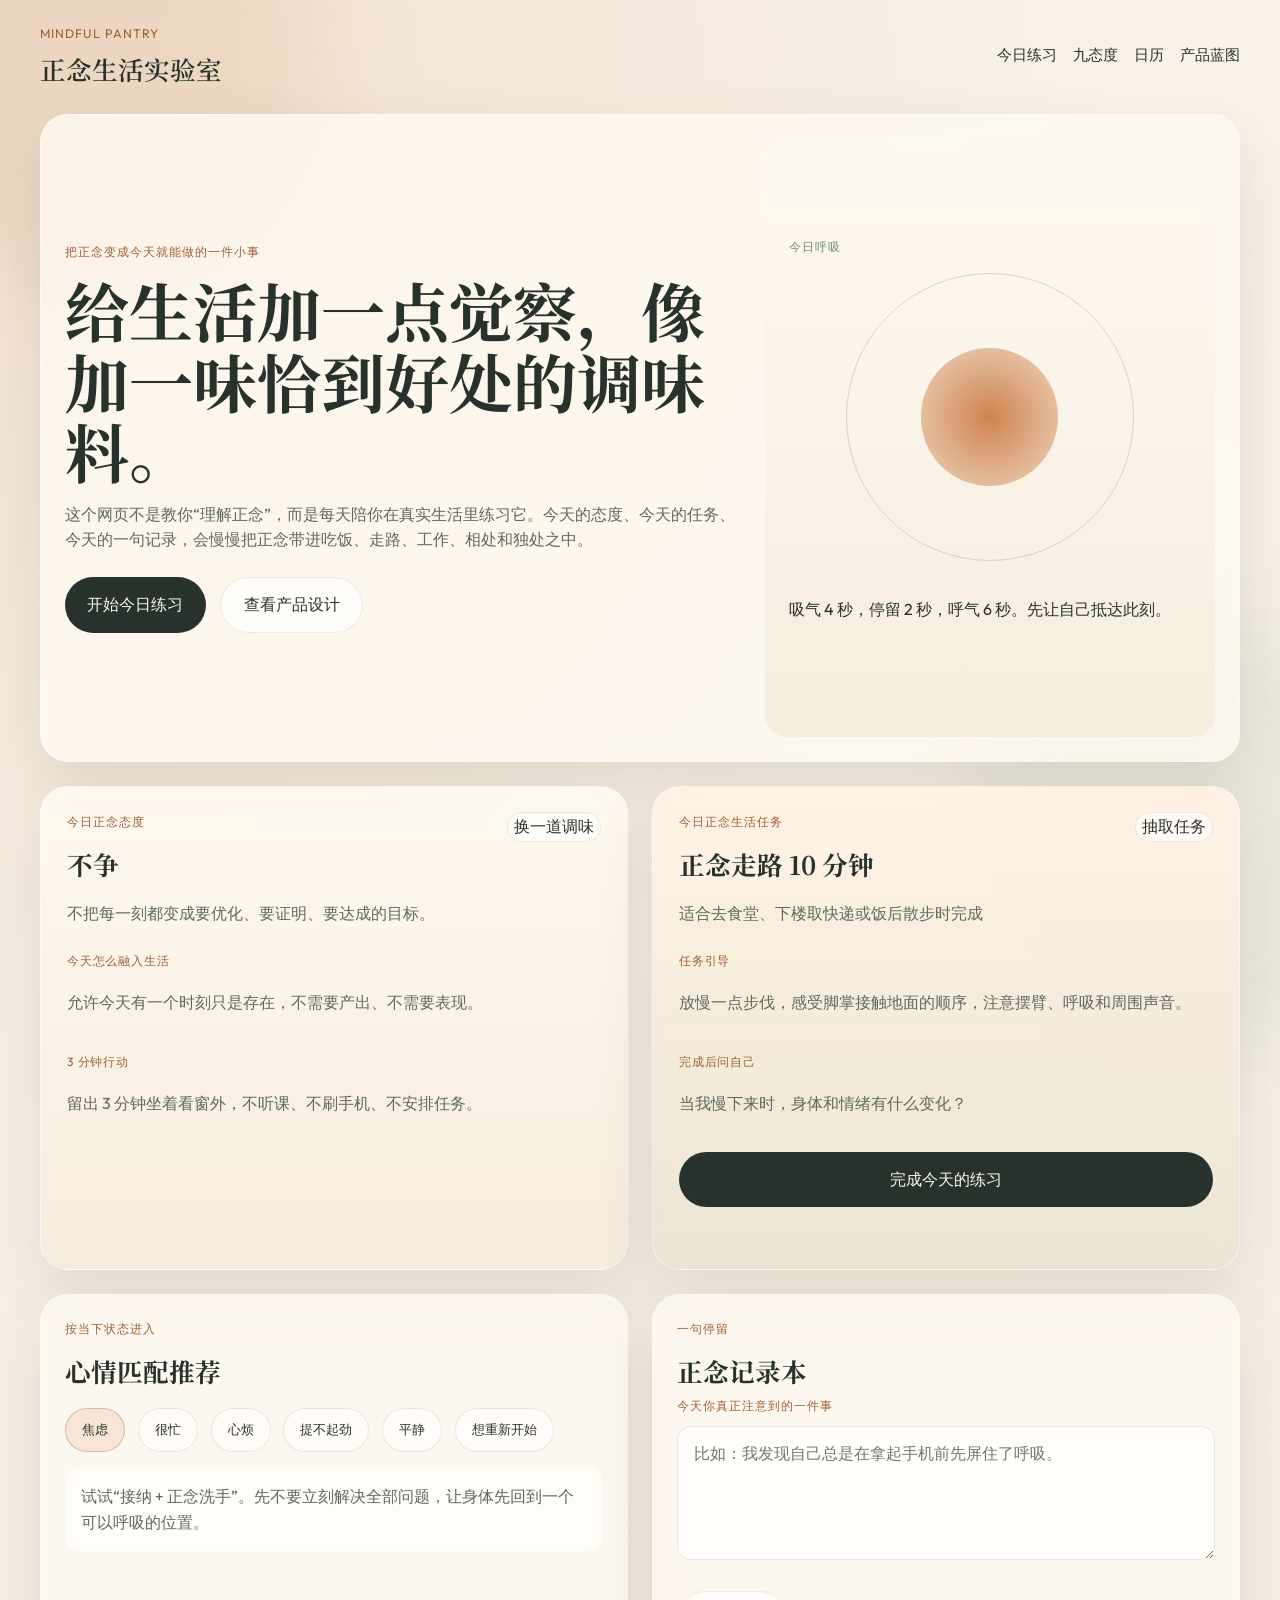
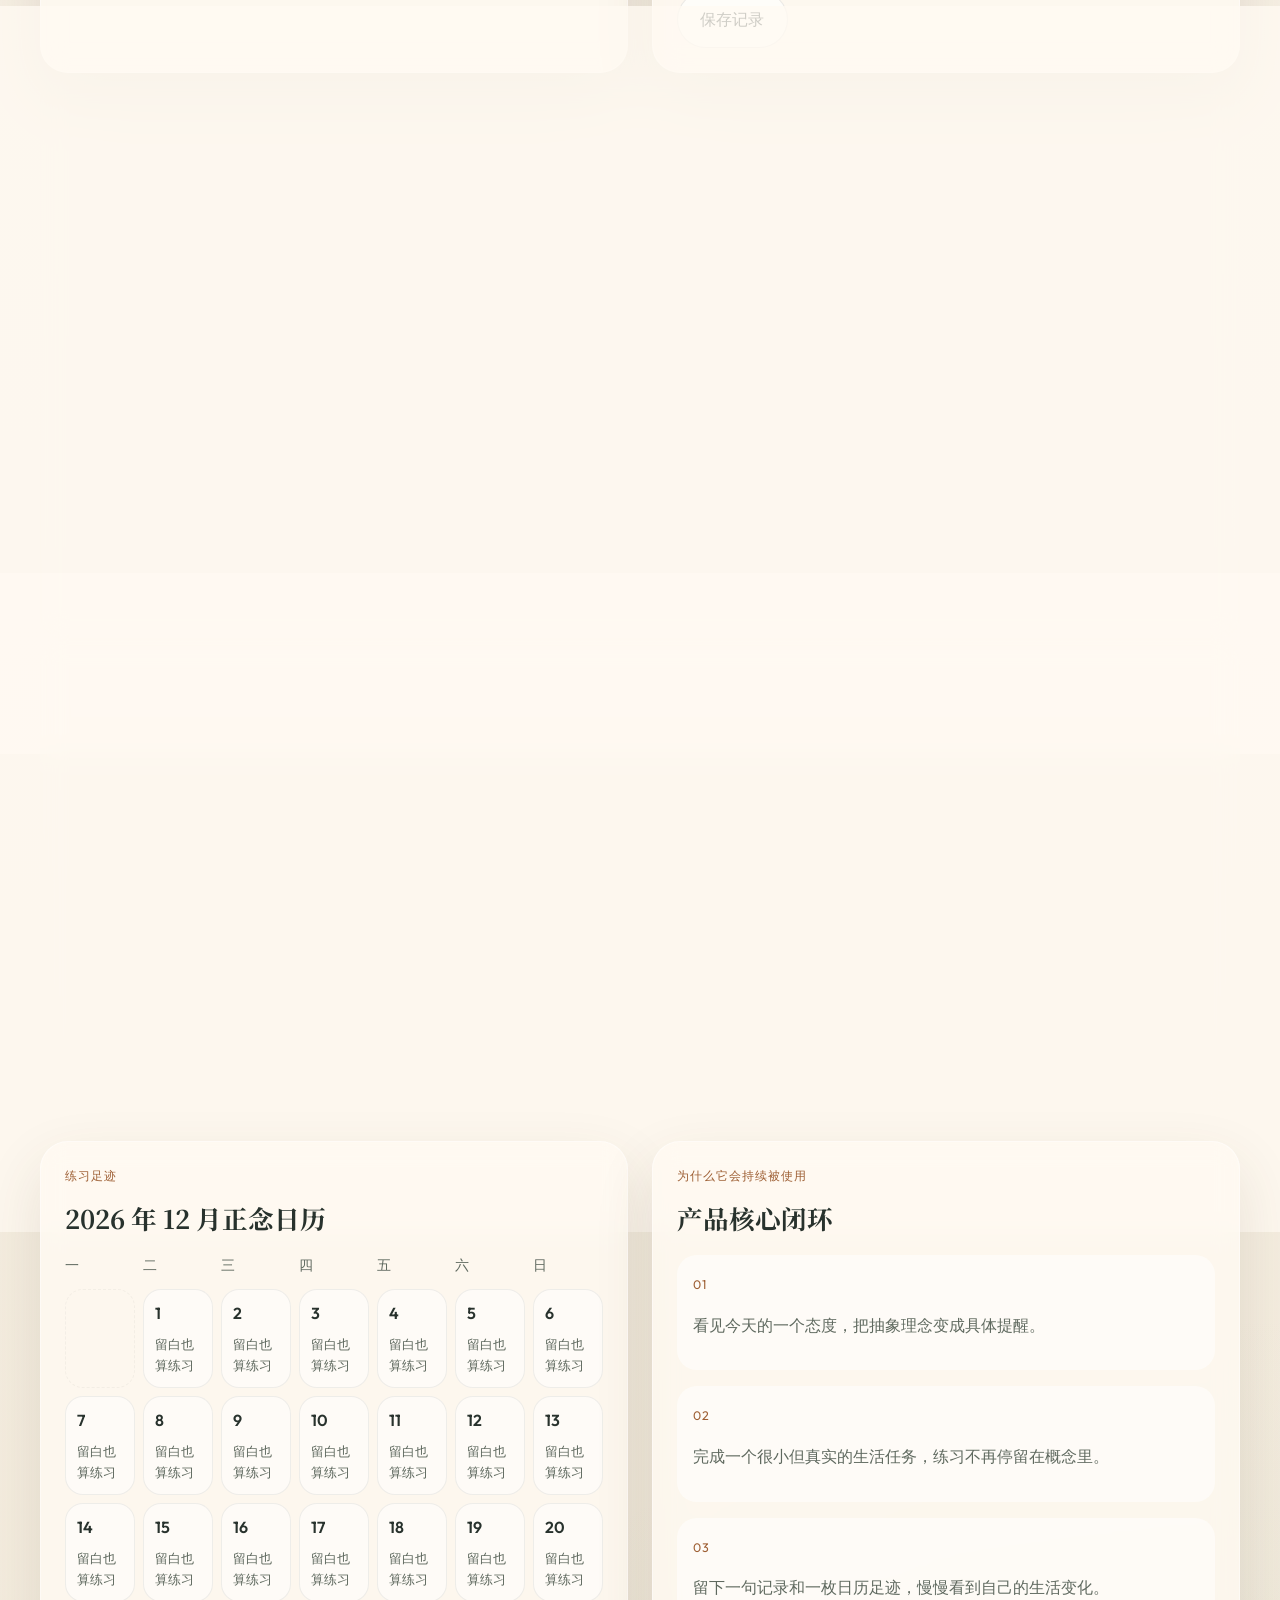
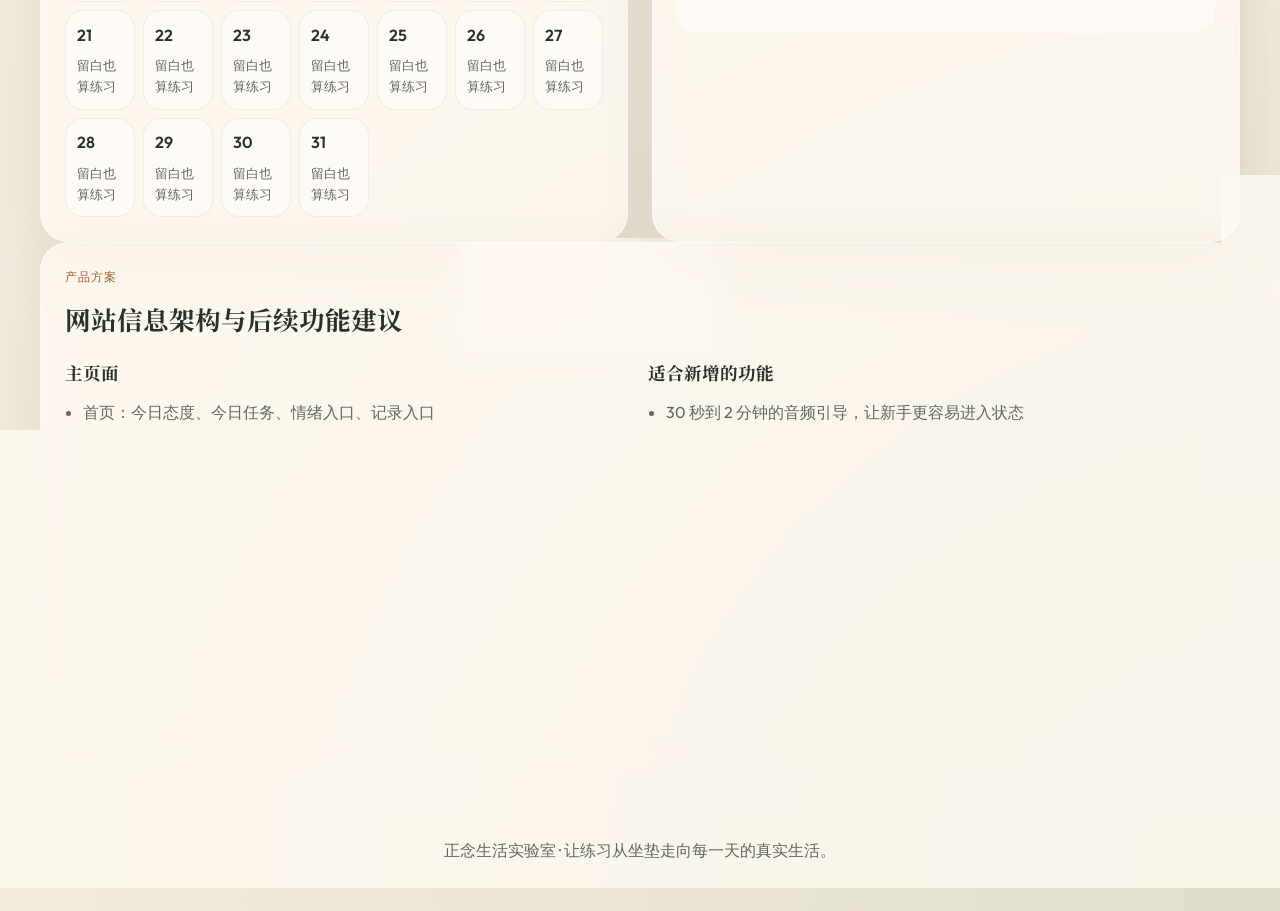
==== index.html @ 6ee9b18d "Initial mindful living prototype" ====
<!DOCTYPE html>
<html lang="zh-CN">
  <head>
    <meta charset="UTF-8" />
    <meta name="viewport" content="width=device-width, initial-scale=1.0" />
    <title>正念生活实验室</title>
    <link rel="preconnect" href="https://fonts.googleapis.com" />
    <link rel="preconnect" href="https://fonts.gstatic.com" crossorigin />
    <link
      href="https://fonts.googleapis.com/css2?family=Noto+Serif+SC:wght@400;500;700&family=Outfit:wght@400;500;600;700&display=swap"
      rel="stylesheet"
    />
    <link rel="stylesheet" href="./styles.css" />
  </head>
  <body>
    <div class="ambient ambient-left"></div>
    <div class="ambient ambient-right"></div>

    <header class="site-header">
      <div class="brand">
        <span class="brand-mark">Mindful Pantry</span>
        <h1>正念生活实验室</h1>
      </div>
      <nav>
        <a href="#today">今日练习</a>
        <a href="#attitudes">九态度</a>
        <a href="#calendar">日历</a>
        <a href="#blueprint">产品蓝图</a>
      </nav>
    </header>

    <main>
      <section class="hero section-card">
        <div class="hero-copy">
          <p class="eyebrow">把正念变成今天就能做的一件小事</p>
          <h2>给生活加一点觉察，像加一味恰到好处的调味料。</h2>
          <p class="hero-text">
            这个网页不是教你“理解正念”，而是每天陪你在真实生活里练习它。今天的态度、今天的任务、今天的一句记录，会慢慢把正念带进吃饭、走路、工作、相处和独处之中。
          </p>
          <div class="hero-actions">
            <a class="button button-primary" href="#today">开始今日练习</a>
            <a class="button button-secondary" href="#blueprint">查看产品设计</a>
          </div>
        </div>
        <div class="hero-panel">
          <p class="panel-label">今日呼吸</p>
          <div class="breath-orbit">
            <div class="breath-core"></div>
          </div>
          <p class="panel-note">吸气 4 秒，停留 2 秒，呼气 6 秒。先让自己抵达此刻。</p>
        </div>
      </section>

      <section id="today" class="section-grid">
        <article class="section-card spotlight-card">
          <div class="card-header">
            <div>
              <p class="eyebrow">今日正念态度</p>
              <h3 id="attitude-name">加载中</h3>
            </div>
            <button class="icon-button" id="refresh-attitude" aria-label="刷新今日态度">
              换一道调味
            </button>
          </div>
          <p id="attitude-tagline" class="lead"></p>
          <div class="info-stack">
            <div>
              <span class="info-label">今天怎么融入生活</span>
              <p id="attitude-practice"></p>
            </div>
            <div>
              <span class="info-label">3 分钟行动</span>
              <p id="attitude-action"></p>
            </div>
          </div>
        </article>

        <article class="section-card spotlight-card accent-card">
          <div class="card-header">
            <div>
              <p class="eyebrow">今日正念生活任务</p>
              <h3 id="task-name">加载中</h3>
            </div>
            <button class="icon-button" id="draw-task">抽取任务</button>
          </div>
          <p id="task-scene" class="lead"></p>
          <div class="info-stack">
            <div>
              <span class="info-label">任务引导</span>
              <p id="task-guide"></p>
            </div>
            <div>
              <span class="info-label">完成后问自己</span>
              <p id="task-reflection"></p>
            </div>
          </div>
          <button class="button button-primary full-width" id="complete-task">完成今天的练习</button>
          <p class="completion-message" id="completion-message" aria-live="polite"></p>
        </article>
      </section>

      <section class="section-grid">
        <article class="section-card">
          <div class="card-header">
            <div>
              <p class="eyebrow">按当下状态进入</p>
              <h3>心情匹配推荐</h3>
            </div>
          </div>
          <div class="mood-options" id="mood-options"></div>
          <div class="mood-result" id="mood-result">
            选择一个你此刻更接近的状态，网页会给你一个更合适的练习入口。
          </div>
        </article>

        <article class="section-card">
          <div class="card-header">
            <div>
              <p class="eyebrow">一句停留</p>
              <h3>正念记录本</h3>
            </div>
          </div>
          <label class="info-label" for="journal-entry">今天你真正注意到的一件事</label>
          <textarea
            id="journal-entry"
            rows="5"
            placeholder="比如：我发现自己总是在拿起手机前先屏住了呼吸。"
          ></textarea>
          <div class="journal-actions">
            <button class="button button-secondary" id="save-journal">保存记录</button>
            <span id="journal-status" class="subtle-text"></span>
          </div>
        </article>
      </section>

      <section id="attitudes" class="section-card">
        <div class="card-header">
          <div>
            <p class="eyebrow">九种生活调味</p>
            <h3>卡巴金正念九态度</h3>
          </div>
        </div>
        <div class="attitude-grid" id="attitude-grid"></div>
      </section>

      <section class="section-card">
        <div class="card-header">
          <div>
            <p class="eyebrow">生活场景练习库</p>
            <h3>让正念进入一天的真实流动</h3>
          </div>
        </div>
        <div class="scene-grid" id="scene-grid"></div>
      </section>

      <section id="calendar" class="section-grid">
        <article class="section-card calendar-card">
          <div class="card-header">
            <div>
              <p class="eyebrow">练习足迹</p>
              <h3 id="calendar-title">本月正念日历</h3>
            </div>
          </div>
          <div class="calendar-weekdays" id="calendar-weekdays"></div>
          <div class="calendar-grid" id="calendar-grid"></div>
        </article>

        <article class="section-card">
          <div class="card-header">
            <div>
              <p class="eyebrow">为什么它会持续被使用</p>
              <h3>产品核心闭环</h3>
            </div>
          </div>
          <div class="loop-steps">
            <div>
              <span class="loop-index">01</span>
              <p>看见今天的一个态度，把抽象理念变成具体提醒。</p>
            </div>
            <div>
              <span class="loop-index">02</span>
              <p>完成一个很小但真实的生活任务，练习不再停留在概念里。</p>
            </div>
            <div>
              <span class="loop-index">03</span>
              <p>留下一句记录和一枚日历足迹，慢慢看到自己的生活变化。</p>
            </div>
          </div>
        </article>
      </section>

      <section id="blueprint" class="section-card">
        <div class="card-header">
          <div>
            <p class="eyebrow">产品方案</p>
            <h3>网站信息架构与后续功能建议</h3>
          </div>
        </div>
        <div class="blueprint-grid">
          <div>
            <h4>主页面</h4>
            <ul>
              <li>首页：今日态度、今日任务、情绪入口、记录入口</li>
              <li>九态度页：解释、误区、生活案例、对应练习</li>
              <li>练习库：按场景、时长、心情筛选</li>
              <li>正念日历：足迹、关键词、连续节奏</li>
              <li>我的记录：个人观察、情绪变化、偏好任务</li>
            </ul>
          </div>
          <div>
            <h4>适合新增的功能</h4>
            <ul>
              <li>30 秒到 2 分钟的音频引导，让新手更容易进入状态</li>
              <li>按“起床、通勤、工作前、睡前”切换的情境化入口</li>
              <li>每周主题，例如“这一周练习非评判”</li>
              <li>轻量社群机制，例如匿名分享今天的觉察句子</li>
              <li>个性化推荐，根据近 7 天的状态和任务完成情况调整内容</li>
            </ul>
          </div>
          <div>
            <h4>MVP 首发建议</h4>
            <ul>
              <li>今日正念态度卡</li>
              <li>今日任务抽取</li>
              <li>一句记录 + 本月日历</li>
              <li>九态度基础内容页</li>
            </ul>
          </div>
          <div>
            <h4>视觉与气质</h4>
            <ul>
              <li>像自然手帐，不像打卡工具</li>
              <li>强调呼吸感、停顿感、留白和柔和层次</li>
              <li>避免 KPI 式成就系统，保留温柔陪伴感</li>
            </ul>
          </div>
        </div>
      </section>
    </main>

    <footer class="site-footer">
      <p>正念生活实验室 · 让练习从坐垫走向每一天的真实生活。</p>
    </footer>

    <script src="./script.js"></script>
  </body>
</html>
---- styles.css ----
:root {
  --bg: #f5efe3;
  --bg-strong: #e8ddc9;
  --surface: rgba(255, 250, 242, 0.78);
  --surface-strong: #fff9f1;
  --ink: #28322d;
  --muted: #5f695f;
  --accent: #cb7d47;
  --accent-deep: #9e5f34;
  --green: #6f8f74;
  --sand: #d8c6a2;
  --line: rgba(57, 72, 62, 0.12);
  --shadow: 0 24px 60px rgba(86, 68, 44, 0.12);
  --radius-xl: 28px;
  --radius-lg: 20px;
  --radius-md: 14px;
  --max-width: 1200px;
}

* {
  box-sizing: border-box;
}

html {
  scroll-behavior: smooth;
}

body {
  margin: 0;
  font-family: "Outfit", "PingFang SC", "Hiragino Sans GB", sans-serif;
  color: var(--ink);
  background:
    radial-gradient(circle at top left, rgba(203, 125, 71, 0.16), transparent 26%),
    radial-gradient(circle at bottom right, rgba(111, 143, 116, 0.14), transparent 28%),
    linear-gradient(180deg, #f8f2e8 0%, #f2eadb 100%);
  min-height: 100vh;
  line-height: 1.6;
}

.ambient {
  position: fixed;
  z-index: 0;
  width: 28rem;
  height: 28rem;
  border-radius: 50%;
  filter: blur(36px);
  opacity: 0.45;
  pointer-events: none;
}

.ambient-left {
  top: -10rem;
  left: -8rem;
  background: rgba(210, 146, 98, 0.28);
}

.ambient-right {
  right: -8rem;
  bottom: -10rem;
  background: rgba(123, 162, 132, 0.22);
}

.site-header,
main,
.site-footer {
  position: relative;
  z-index: 1;
}

.site-header,
.site-footer,
main {
  width: min(calc(100% - 2rem), var(--max-width));
  margin: 0 auto;
}

.site-header {
  display: flex;
  justify-content: space-between;
  align-items: center;
  gap: 1.5rem;
  padding: 1.25rem 0 1rem;
}

.brand h1,
.hero h2,
h3,
h4 {
  font-family: "Noto Serif SC", serif;
}

.brand-mark,
.eyebrow,
.panel-label,
.info-label,
.subtle-text {
  letter-spacing: 0.08em;
  text-transform: uppercase;
}

.brand h1 {
  margin: 0.2rem 0 0;
  font-size: clamp(1.4rem, 2vw, 2rem);
  font-weight: 600;
}

.brand-mark {
  color: var(--accent-deep);
  font-size: 0.78rem;
}

nav {
  display: flex;
  flex-wrap: wrap;
  gap: 1rem;
}

nav a {
  color: var(--ink);
  text-decoration: none;
  font-size: 0.95rem;
}

main {
  padding: 0.5rem 0 3rem;
}

.section-card {
  background: var(--surface);
  backdrop-filter: blur(12px);
  border: 1px solid rgba(255, 255, 255, 0.45);
  border-radius: var(--radius-xl);
  box-shadow: var(--shadow);
  padding: 1.5rem;
}

.hero {
  display: grid;
  grid-template-columns: 1.5fr 1fr;
  gap: 1.5rem;
  align-items: center;
  min-height: 72vh;
}

.eyebrow {
  margin: 0 0 0.75rem;
  color: var(--accent-deep);
  font-size: 0.78rem;
}

.hero h2 {
  margin: 0;
  font-size: clamp(2.4rem, 5vw, 4.8rem);
  line-height: 1.1;
}

.hero-text,
.lead,
.info-stack p,
.mood-result,
textarea,
li,
.loop-steps p {
  font-size: 1rem;
  color: var(--muted);
}

.hero-actions,
.journal-actions {
  display: flex;
  flex-wrap: wrap;
  gap: 0.9rem;
  margin-top: 1.5rem;
}

.button,
.icon-button {
  border: none;
  border-radius: 999px;
  cursor: pointer;
  transition: transform 180ms ease, background 180ms ease, color 180ms ease;
  font: inherit;
}

.button:hover,
.icon-button:hover,
.mood-chip:hover {
  transform: translateY(-2px);
}

.button {
  padding: 0.9rem 1.4rem;
  text-decoration: none;
  display: inline-flex;
  align-items: center;
  justify-content: center;
}

.button-primary {
  background: var(--ink);
  color: #fdf8ef;
}

.button-secondary,
.icon-button {
  background: rgba(255, 255, 255, 0.58);
  color: var(--ink);
  border: 1px solid rgba(57, 72, 62, 0.1);
}

.full-width {
  width: 100%;
}

.hero-panel,
.spotlight-card,
.scene-card,
.attitude-tile {
  background: linear-gradient(180deg, rgba(255, 249, 241, 0.92), rgba(245, 236, 219, 0.92));
}

.hero-panel {
  border-radius: calc(var(--radius-xl) - 6px);
  padding: 1.5rem;
  min-height: 100%;
  display: flex;
  flex-direction: column;
  justify-content: center;
}

.panel-label {
  margin: 0;
  color: var(--green);
  font-size: 0.78rem;
}

.breath-orbit {
  width: min(18rem, 60vw);
  aspect-ratio: 1;
  margin: 1rem auto 1.25rem;
  border-radius: 50%;
  border: 1px solid rgba(111, 143, 116, 0.3);
  display: grid;
  place-items: center;
}

.breath-core {
  width: 48%;
  aspect-ratio: 1;
  border-radius: 50%;
  background: radial-gradient(circle, rgba(203, 125, 71, 0.94), rgba(203, 125, 71, 0.25));
  animation: breathe 8s ease-in-out infinite;
}

@keyframes breathe {
  0%,
  100% {
    transform: scale(0.8);
    opacity: 0.82;
  }
  50% {
    transform: scale(1.18);
    opacity: 1;
  }
}

.section-grid {
  display: grid;
  grid-template-columns: repeat(2, minmax(0, 1fr));
  gap: 1.5rem;
  margin-top: 1.5rem;
}

.spotlight-card {
  padding: 1.6rem;
}

.accent-card {
  background: linear-gradient(180deg, rgba(255, 242, 228, 0.96), rgba(234, 228, 210, 0.94));
}

.card-header {
  display: flex;
  justify-content: space-between;
  gap: 1rem;
  align-items: flex-start;
}

h3 {
  margin: 0;
  font-size: clamp(1.5rem, 2vw, 2rem);
}

h4 {
  margin: 0 0 0.8rem;
  font-size: 1.1rem;
}

.info-stack {
  display: grid;
  gap: 1rem;
  margin: 1.25rem 0;
}

.info-label {
  display: inline-block;
  margin-bottom: 0.25rem;
  font-size: 0.75rem;
  color: var(--accent-deep);
}

.completion-message {
  min-height: 1.4rem;
  margin: 0.9rem 0 0;
  color: var(--green);
}

.mood-options {
  display: flex;
  flex-wrap: wrap;
  gap: 0.8rem;
  margin-top: 1rem;
}

.mood-chip {
  padding: 0.75rem 1rem;
  border-radius: 999px;
  border: 1px solid rgba(57, 72, 62, 0.12);
  background: rgba(255, 255, 255, 0.64);
  color: var(--ink);
  cursor: pointer;
  transition: transform 180ms ease, border 180ms ease, background 180ms ease;
}

.mood-chip.active {
  background: rgba(203, 125, 71, 0.14);
  border-color: rgba(158, 95, 52, 0.35);
}

.mood-result {
  margin-top: 1rem;
  padding: 1rem;
  border-radius: var(--radius-md);
  background: rgba(255, 255, 255, 0.55);
}

textarea {
  width: 100%;
  margin-top: 0.4rem;
  border-radius: var(--radius-md);
  padding: 1rem;
  border: 1px solid var(--line);
  resize: vertical;
  background: rgba(255, 255, 255, 0.74);
  font-family: inherit;
}

.attitude-grid,
.scene-grid,
.blueprint-grid {
  display: grid;
  gap: 1rem;
  margin-top: 1.2rem;
}

.attitude-grid {
  grid-template-columns: repeat(3, minmax(0, 1fr));
}

.scene-grid {
  grid-template-columns: repeat(3, minmax(0, 1fr));
}

.blueprint-grid {
  grid-template-columns: repeat(2, minmax(0, 1fr));
}

.attitude-tile,
.scene-card {
  border-radius: var(--radius-lg);
  padding: 1.15rem;
  border: 1px solid rgba(255, 255, 255, 0.45);
}

.attitude-tile p,
.scene-card p {
  margin: 0.3rem 0 0;
  color: var(--muted);
}

.scene-card span {
  display: inline-block;
  padding: 0.25rem 0.65rem;
  border-radius: 999px;
  background: rgba(111, 143, 116, 0.14);
  color: var(--green);
  font-size: 0.82rem;
}

.calendar-card {
  min-height: 100%;
}

.calendar-weekdays,
.calendar-grid {
  display: grid;
  grid-template-columns: repeat(7, minmax(0, 1fr));
  gap: 0.5rem;
}

.calendar-weekdays {
  margin: 1rem 0 0.75rem;
  color: var(--muted);
  font-size: 0.85rem;
}

.calendar-grid {
  min-height: 22rem;
}

.day-cell {
  border-radius: 18px;
  padding: 0.7rem;
  min-height: 5.5rem;
  background: rgba(255, 255, 255, 0.52);
  border: 1px solid rgba(57, 72, 62, 0.08);
}

.day-cell.empty {
  background: transparent;
  border: 1px dashed rgba(57, 72, 62, 0.05);
}

.day-cell.completed {
  background: linear-gradient(180deg, rgba(203, 125, 71, 0.16), rgba(111, 143, 116, 0.12));
}

.day-number {
  font-weight: 600;
}

.day-note {
  margin-top: 0.45rem;
  color: var(--muted);
  font-size: 0.82rem;
}

.loop-steps {
  display: grid;
  gap: 1rem;
  margin-top: 1rem;
}

.loop-steps div {
  padding: 1rem;
  border-radius: var(--radius-lg);
  background: rgba(255, 255, 255, 0.52);
}

.loop-index {
  font-size: 0.78rem;
  letter-spacing: 0.08em;
  color: var(--accent-deep);
}

ul {
  margin: 0;
  padding-left: 1.1rem;
}

li + li {
  margin-top: 0.55rem;
}

.site-footer {
  padding: 0 0 2rem;
  color: var(--muted);
  text-align: center;
}

@media (max-width: 960px) {
  .hero,
  .section-grid,
  .attitude-grid,
  .scene-grid,
  .blueprint-grid {
    grid-template-columns: 1fr;
  }

  .site-header {
    flex-direction: column;
    align-items: flex-start;
  }

  .hero {
    min-height: auto;
  }
}

@media (max-width: 640px) {
  body {
    font-size: 15px;
  }

  .site-header,
  .site-footer,
  main {
    width: min(calc(100% - 1rem), var(--max-width));
  }

  .section-card {
    padding: 1.1rem;
    border-radius: 22px;
  }

  .calendar-grid {
    min-height: auto;
  }

  .day-cell {
    min-height: 4.8rem;
    padding: 0.55rem;
  }
}
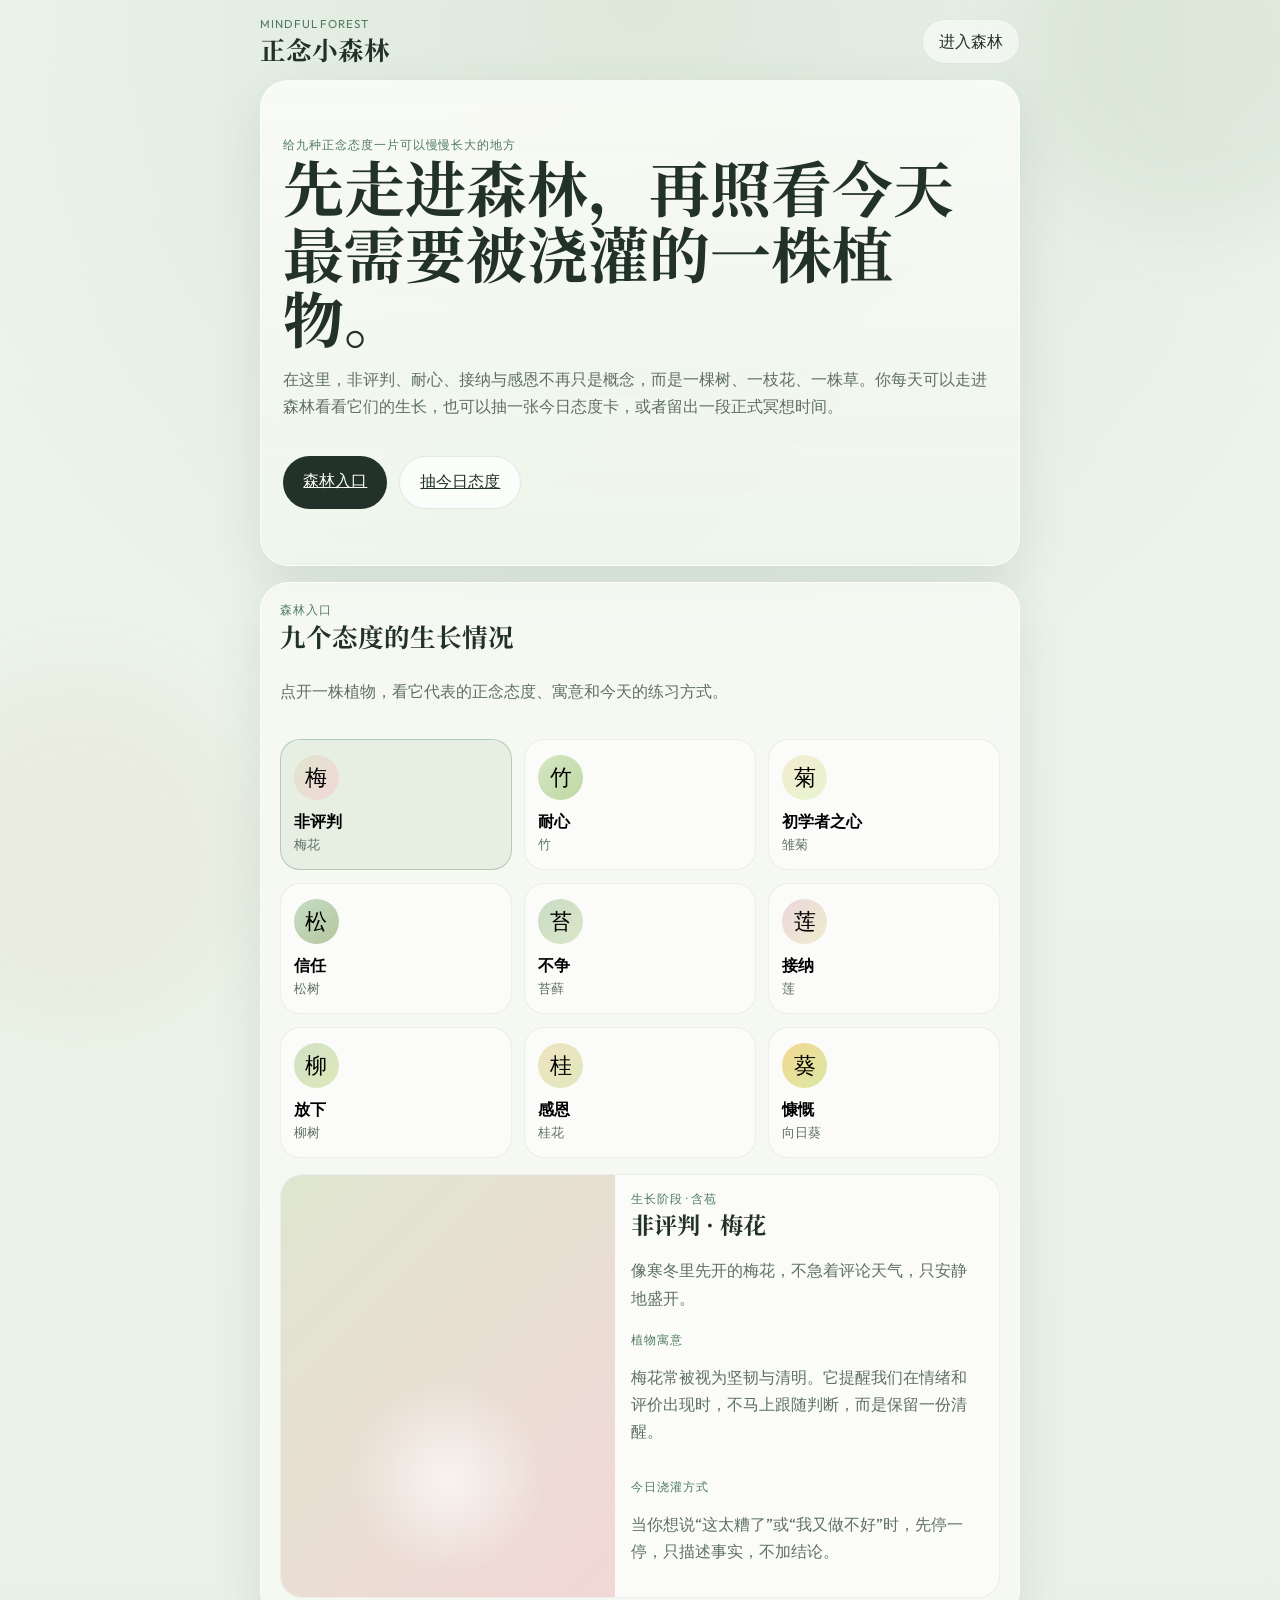
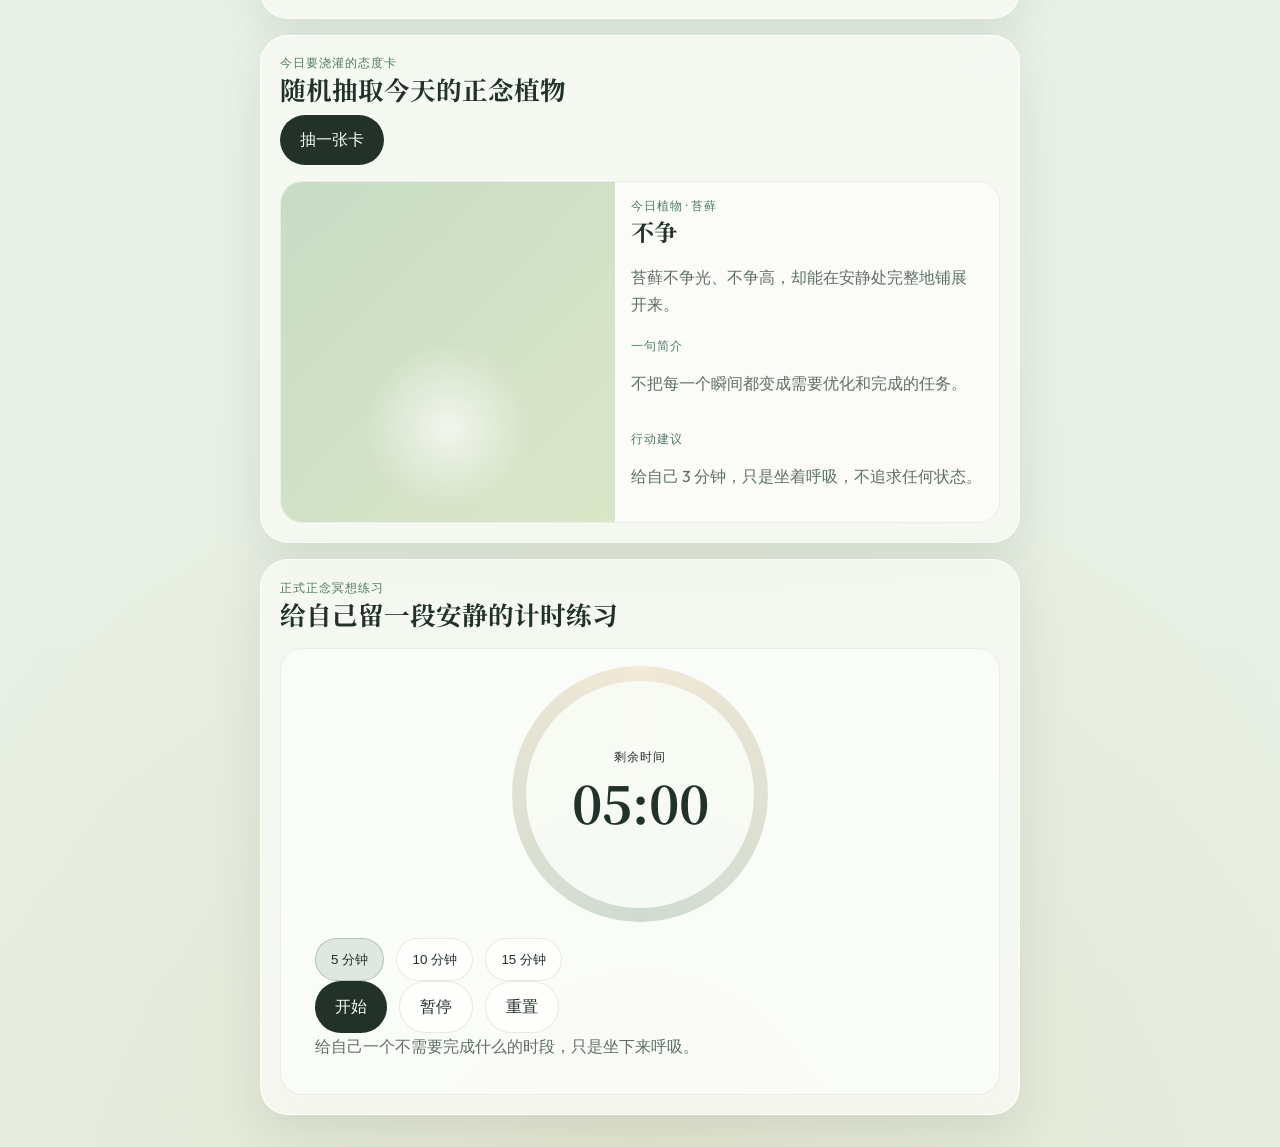
==== commit 66f212db: "重做首页为正念小森林" ====
--- a/index.html
+++ b/index.html
@@ -3,7 +3,7 @@
   <head>
     <meta charset="UTF-8" />
     <meta name="viewport" content="width=device-width, initial-scale=1.0" />
-    <title>正念生活实验室</title>
+    <title>正念小森林</title>
     <link rel="preconnect" href="https://fonts.googleapis.com" />
     <link rel="preconnect" href="https://fonts.gstatic.com" crossorigin />
     <link
@@ -13,235 +13,127 @@
     <link rel="stylesheet" href="./styles.css" />
   </head>
   <body>
-    <div class="ambient ambient-left"></div>
-    <div class="ambient ambient-right"></div>
+    <div class="mist mist-top"></div>
+    <div class="mist mist-bottom"></div>
 
     <header class="site-header">
-      <div class="brand">
-        <span class="brand-mark">Mindful Pantry</span>
-        <h1>正念生活实验室</h1>
+      <div>
+        <p class="brand-mark">Mindful Forest</p>
+        <h1>正念小森林</h1>
       </div>
-      <nav>
-        <a href="#today">今日练习</a>
-        <a href="#attitudes">九态度</a>
-        <a href="#calendar">日历</a>
-        <a href="#blueprint">产品蓝图</a>
-      </nav>
+      <a class="header-link" href="#forest">进入森林</a>
     </header>
 
-    <main>
-      <section class="hero section-card">
-        <div class="hero-copy">
-          <p class="eyebrow">把正念变成今天就能做的一件小事</p>
-          <h2>给生活加一点觉察，像加一味恰到好处的调味料。</h2>
-          <p class="hero-text">
-            这个网页不是教你“理解正念”，而是每天陪你在真实生活里练习它。今天的态度、今天的任务、今天的一句记录，会慢慢把正念带进吃饭、走路、工作、相处和独处之中。
-          </p>
-          <div class="hero-actions">
-            <a class="button button-primary" href="#today">开始今日练习</a>
-            <a class="button button-secondary" href="#blueprint">查看产品设计</a>
-          </div>
-        </div>
-        <div class="hero-panel">
-          <p class="panel-label">今日呼吸</p>
-          <div class="breath-orbit">
-            <div class="breath-core"></div>
-          </div>
-          <p class="panel-note">吸气 4 秒，停留 2 秒，呼气 6 秒。先让自己抵达此刻。</p>
+    <main class="page-shell">
+      <section class="hero-card">
+        <p class="eyebrow">给九种正念态度一片可以慢慢长大的地方</p>
+        <h2>先走进森林，再照看今天最需要被浇灌的一株植物。</h2>
+        <p class="hero-text">
+          在这里，非评判、耐心、接纳与感恩不再只是概念，而是一棵树、一枝花、一株草。你每天可以走进森林看看它们的生长，也可以抽一张今日态度卡，或者留出一段正式冥想时间。
+        </p>
+        <div class="hero-actions">
+          <a class="button button-primary" href="#forest">森林入口</a>
+          <a class="button button-secondary" href="#today-card">抽今日态度</a>
         </div>
       </section>
 
-      <section id="today" class="section-grid">
-        <article class="section-card spotlight-card">
-          <div class="card-header">
-            <div>
-              <p class="eyebrow">今日正念态度</p>
-              <h3 id="attitude-name">加载中</h3>
-            </div>
-            <button class="icon-button" id="refresh-attitude" aria-label="刷新今日态度">
-              换一道调味
-            </button>
+      <section id="forest" class="section-card forest-card">
+        <div class="section-heading">
+          <div>
+            <p class="eyebrow">森林入口</p>
+            <h3>九个态度的生长情况</h3>
           </div>
-          <p id="attitude-tagline" class="lead"></p>
-          <div class="info-stack">
-            <div>
-              <span class="info-label">今天怎么融入生活</span>
-              <p id="attitude-practice"></p>
-            </div>
-            <div>
-              <span class="info-label">3 分钟行动</span>
-              <p id="attitude-action"></p>
-            </div>
-          </div>
-        </article>
+          <p class="section-note">点开一株植物，看它代表的正念态度、寓意和今天的练习方式。</p>
+        </div>
 
-        <article class="section-card spotlight-card accent-card">
-          <div class="card-header">
-            <div>
-              <p class="eyebrow">今日正念生活任务</p>
-              <h3 id="task-name">加载中</h3>
-            </div>
-            <button class="icon-button" id="draw-task">抽取任务</button>
-          </div>
-          <p id="task-scene" class="lead"></p>
-          <div class="info-stack">
-            <div>
-              <span class="info-label">任务引导</span>
-              <p id="task-guide"></p>
-            </div>
-            <div>
-              <span class="info-label">完成后问自己</span>
-              <p id="task-reflection"></p>
-            </div>
-          </div>
-          <button class="button button-primary full-width" id="complete-task">完成今天的练习</button>
-          <p class="completion-message" id="completion-message" aria-live="polite"></p>
-        </article>
-      </section>
+        <div class="forest-grid" id="forest-grid"></div>
 
-      <section class="section-grid">
-        <article class="section-card">
-          <div class="card-header">
-            <div>
-              <p class="eyebrow">按当下状态进入</p>
-              <h3>心情匹配推荐</h3>
-            </div>
-          </div>
-          <div class="mood-options" id="mood-options"></div>
-          <div class="mood-result" id="mood-result">
-            选择一个你此刻更接近的状态，网页会给你一个更合适的练习入口。
-          </div>
-        </article>
-
-        <article class="section-card">
-          <div class="card-header">
-            <div>
-              <p class="eyebrow">一句停留</p>
-              <h3>正念记录本</h3>
-            </div>
-          </div>
-          <label class="info-label" for="journal-entry">今天你真正注意到的一件事</label>
-          <textarea
-            id="journal-entry"
-            rows="5"
-            placeholder="比如：我发现自己总是在拿起手机前先屏住了呼吸。"
-          ></textarea>
-          <div class="journal-actions">
-            <button class="button button-secondary" id="save-journal">保存记录</button>
-            <span id="journal-status" class="subtle-text"></span>
-          </div>
-        </article>
-      </section>
-
-      <section id="attitudes" class="section-card">
-        <div class="card-header">
-          <div>
-            <p class="eyebrow">九种生活调味</p>
-            <h3>卡巴金正念九态度</h3>
-          </div>
-        </div>
-        <div class="attitude-grid" id="attitude-grid"></div>
-      </section>
-
-      <section class="section-card">
-        <div class="card-header">
-          <div>
-            <p class="eyebrow">生活场景练习库</p>
-            <h3>让正念进入一天的真实流动</h3>
-          </div>
-        </div>
-        <div class="scene-grid" id="scene-grid"></div>
-      </section>
-
-      <section id="calendar" class="section-grid">
-        <article class="section-card calendar-card">
-          <div class="card-header">
-            <div>
-              <p class="eyebrow">练习足迹</p>
-              <h3 id="calendar-title">本月正念日历</h3>
-            </div>
-          </div>
-          <div class="calendar-weekdays" id="calendar-weekdays"></div>
-          <div class="calendar-grid" id="calendar-grid"></div>
-        </article>
-
-        <article class="section-card">
-          <div class="card-header">
-            <div>
-              <p class="eyebrow">为什么它会持续被使用</p>
-              <h3>产品核心闭环</h3>
-            </div>
-          </div>
-          <div class="loop-steps">
-            <div>
-              <span class="loop-index">01</span>
-              <p>看见今天的一个态度，把抽象理念变成具体提醒。</p>
-            </div>
-            <div>
-              <span class="loop-index">02</span>
-              <p>完成一个很小但真实的生活任务，练习不再停留在概念里。</p>
-            </div>
-            <div>
-              <span class="loop-index">03</span>
-              <p>留下一句记录和一枚日历足迹，慢慢看到自己的生活变化。</p>
+        <article class="growth-panel" id="growth-panel">
+          <div class="growth-visual" id="growth-visual"></div>
+          <div class="growth-copy">
+            <p class="eyebrow" id="growth-stage">森林观察</p>
+            <h4 id="growth-title">请选择一株植物</h4>
+            <p id="growth-summary" class="growth-summary">
+              轻点上面的植物卡片，查看它代表的正念态度、花语寓意和你今天可以如何照看它。
+            </p>
+            <div class="growth-details">
+              <div>
+                <span class="detail-label">植物寓意</span>
+                <p id="growth-meaning">每一种植物都对应一种生活中的练习姿态。</p>
+              </div>
+              <div>
+                <span class="detail-label">今日浇灌方式</span>
+                <p id="growth-practice">把态度从理解变成一个当下动作，它才会真的长出来。</p>
+              </div>
             </div>
           </div>
         </article>
       </section>
 
-      <section id="blueprint" class="section-card">
-        <div class="card-header">
+      <section id="today-card" class="section-card draw-card">
+        <div class="section-heading">
           <div>
-            <p class="eyebrow">产品方案</p>
-            <h3>网站信息架构与后续功能建议</h3>
+            <p class="eyebrow">今日要浇灌的态度卡</p>
+            <h3>随机抽取今天的正念植物</h3>
+          </div>
+          <button id="draw-attitude" class="button button-primary" type="button">抽一张卡</button>
+        </div>
+
+        <article class="today-attitude-card" id="today-attitude-card">
+          <div class="plant-backdrop" id="plant-backdrop"></div>
+          <div class="today-attitude-copy">
+            <p class="eyebrow" id="today-plant">今日植物</p>
+            <h4 id="today-attitude-name">等待抽卡</h4>
+            <p id="today-attitude-line" class="growth-summary">
+              点一下按钮，让今天的森林为你送来一株最适合被浇灌的植物。
+            </p>
+            <div class="growth-details">
+              <div>
+                <span class="detail-label">一句简介</span>
+                <p id="today-attitude-intro">每一种态度，都可以成为你今天看待生活的一种方式。</p>
+              </div>
+              <div>
+                <span class="detail-label">行动建议</span>
+                <p id="today-attitude-action">抽卡后，这里会出现一个轻量、具体、可以立刻去做的正念动作。</p>
+              </div>
+            </div>
+          </div>
+        </article>
+      </section>
+
+      <section id="meditation" class="section-card timer-card">
+        <div class="section-heading">
+          <div>
+            <p class="eyebrow">正式正念冥想练习</p>
+            <h3>给自己留一段安静的计时练习</h3>
           </div>
         </div>
-        <div class="blueprint-grid">
-          <div>
-            <h4>主页面</h4>
-            <ul>
-              <li>首页：今日态度、今日任务、情绪入口、记录入口</li>
-              <li>九态度页：解释、误区、生活案例、对应练习</li>
-              <li>练习库：按场景、时长、心情筛选</li>
-              <li>正念日历：足迹、关键词、连续节奏</li>
-              <li>我的记录：个人观察、情绪变化、偏好任务</li>
-            </ul>
+
+        <div class="timer-shell">
+          <div class="timer-ring">
+            <div class="timer-inner">
+              <span class="timer-label">剩余时间</span>
+              <strong id="timer-display">05:00</strong>
+            </div>
           </div>
-          <div>
-            <h4>适合新增的功能</h4>
-            <ul>
-              <li>30 秒到 2 分钟的音频引导，让新手更容易进入状态</li>
-              <li>按“起床、通勤、工作前、睡前”切换的情境化入口</li>
-              <li>每周主题，例如“这一周练习非评判”</li>
-              <li>轻量社群机制，例如匿名分享今天的觉察句子</li>
-              <li>个性化推荐，根据近 7 天的状态和任务完成情况调整内容</li>
-            </ul>
-          </div>
-          <div>
-            <h4>MVP 首发建议</h4>
-            <ul>
-              <li>今日正念态度卡</li>
-              <li>今日任务抽取</li>
-              <li>一句记录 + 本月日历</li>
-              <li>九态度基础内容页</li>
-            </ul>
-          </div>
-          <div>
-            <h4>视觉与气质</h4>
-            <ul>
-              <li>像自然手帐，不像打卡工具</li>
-              <li>强调呼吸感、停顿感、留白和柔和层次</li>
-              <li>避免 KPI 式成就系统，保留温柔陪伴感</li>
-            </ul>
+
+          <div class="timer-controls">
+            <div class="preset-row">
+              <button class="preset active" data-seconds="300" type="button">5 分钟</button>
+              <button class="preset" data-seconds="600" type="button">10 分钟</button>
+              <button class="preset" data-seconds="900" type="button">15 分钟</button>
+            </div>
+            <div class="action-row">
+              <button id="start-timer" class="button button-primary" type="button">开始</button>
+              <button id="pause-timer" class="button button-secondary" type="button">暂停</button>
+              <button id="reset-timer" class="button button-secondary" type="button">重置</button>
+            </div>
+            <p id="timer-status" class="timer-status">给自己一个不需要完成什么的时段，只是坐下来呼吸。</p>
           </div>
         </div>
       </section>
     </main>
 
-    <footer class="site-footer">
-      <p>正念生活实验室 · 让练习从坐垫走向每一天的真实生活。</p>
-    </footer>
-
     <script src="./script.js"></script>
   </body>
 </html>
--- a/styles.css
+++ b/styles.css
@@ -1,20 +1,19 @@
 :root {
-  --bg: #f5efe3;
-  --bg-strong: #e8ddc9;
-  --surface: rgba(255, 250, 242, 0.78);
-  --surface-strong: #fff9f1;
-  --ink: #28322d;
-  --muted: #5f695f;
-  --accent: #cb7d47;
-  --accent-deep: #9e5f34;
-  --green: #6f8f74;
-  --sand: #d8c6a2;
-  --line: rgba(57, 72, 62, 0.12);
-  --shadow: 0 24px 60px rgba(86, 68, 44, 0.12);
+  --bg: #eef4ea;
+  --surface: rgba(248, 251, 245, 0.82);
+  --surface-strong: #f9fbf6;
+  --ink: #223129;
+  --muted: #5e6f64;
+  --line: rgba(34, 49, 41, 0.1);
+  --moss: #4f7a5d;
+  --fern: #7ea176;
+  --bark: #8a6a4f;
+  --gold: #d0a25b;
+  --shadow: 0 18px 50px rgba(58, 83, 64, 0.12);
   --radius-xl: 28px;
-  --radius-lg: 20px;
-  --radius-md: 14px;
-  --max-width: 1200px;
+  --radius-lg: 22px;
+  --radius-md: 16px;
+  --max-width: 760px;
 }
 
 * {
@@ -27,50 +26,43 @@
 
 body {
   margin: 0;
+  min-height: 100vh;
   font-family: "Outfit", "PingFang SC", "Hiragino Sans GB", sans-serif;
   color: var(--ink);
   background:
-    radial-gradient(circle at top left, rgba(203, 125, 71, 0.16), transparent 26%),
-    radial-gradient(circle at bottom right, rgba(111, 143, 116, 0.14), transparent 28%),
-    linear-gradient(180deg, #f8f2e8 0%, #f2eadb 100%);
-  min-height: 100vh;
-  line-height: 1.6;
-}
-
-.ambient {
+    radial-gradient(circle at top, rgba(126, 161, 118, 0.14), transparent 28%),
+    radial-gradient(circle at bottom, rgba(208, 162, 91, 0.14), transparent 30%),
+    linear-gradient(180deg, #edf4ec 0%, #e7f0e4 100%);
+}
+
+.mist {
   position: fixed;
+  width: 22rem;
+  height: 22rem;
+  border-radius: 50%;
+  filter: blur(42px);
+  opacity: 0.38;
+  pointer-events: none;
   z-index: 0;
-  width: 28rem;
-  height: 28rem;
-  border-radius: 50%;
-  filter: blur(36px);
-  opacity: 0.45;
-  pointer-events: none;
-}
-
-.ambient-left {
-  top: -10rem;
-  left: -8rem;
-  background: rgba(210, 146, 98, 0.28);
-}
-
-.ambient-right {
-  right: -8rem;
-  bottom: -10rem;
-  background: rgba(123, 162, 132, 0.22);
+}
+
+.mist-top {
+  top: -8rem;
+  right: -6rem;
+  background: rgba(126, 161, 118, 0.28);
+}
+
+.mist-bottom {
+  bottom: -8rem;
+  left: -6rem;
+  background: rgba(208, 162, 91, 0.18);
 }
 
 .site-header,
-main,
-.site-footer {
+.page-shell {
   position: relative;
   z-index: 1;
-}
-
-.site-header,
-.site-footer,
-main {
-  width: min(calc(100% - 2rem), var(--max-width));
+  width: min(calc(100% - 1.2rem), var(--max-width));
   margin: 0 auto;
 }
 
@@ -78,447 +70,292 @@
   display: flex;
   justify-content: space-between;
   align-items: center;
-  gap: 1.5rem;
-  padding: 1.25rem 0 1rem;
-}
-
-.brand h1,
-.hero h2,
+  padding: 1rem 0 0.8rem;
+}
+
+.brand-mark,
+.eyebrow,
+.detail-label,
+.timer-label {
+  margin: 0;
+  text-transform: uppercase;
+  letter-spacing: 0.08em;
+  font-size: 0.72rem;
+}
+
+.brand-mark,
+.eyebrow,
+.detail-label {
+  color: var(--moss);
+}
+
+h1,
+h2,
 h3,
 h4 {
+  margin: 0;
   font-family: "Noto Serif SC", serif;
 }
 
-.brand-mark,
-.eyebrow,
-.panel-label,
-.info-label,
-.subtle-text {
-  letter-spacing: 0.08em;
-  text-transform: uppercase;
-}
-
-.brand h1 {
-  margin: 0.2rem 0 0;
-  font-size: clamp(1.4rem, 2vw, 2rem);
-  font-weight: 600;
-}
-
-.brand-mark {
-  color: var(--accent-deep);
-  font-size: 0.78rem;
-}
-
-nav {
-  display: flex;
-  flex-wrap: wrap;
-  gap: 1rem;
-}
-
-nav a {
+h1 {
+  font-size: 1.6rem;
+}
+
+h2 {
+  font-size: clamp(2.25rem, 7vw, 3.8rem);
+  line-height: 1.08;
+}
+
+h3 {
+  font-size: 1.6rem;
+}
+
+h4 {
+  font-size: 1.45rem;
+}
+
+.header-link {
   color: var(--ink);
   text-decoration: none;
-  font-size: 0.95rem;
-}
-
-main {
-  padding: 0.5rem 0 3rem;
-}
-
+  background: rgba(255, 255, 255, 0.54);
+  border: 1px solid rgba(34, 49, 41, 0.08);
+  border-radius: 999px;
+  padding: 0.65rem 1rem;
+}
+
+.page-shell {
+  display: grid;
+  gap: 1rem;
+  padding-bottom: 2rem;
+}
+
+.hero-card,
 .section-card {
   background: var(--surface);
-  backdrop-filter: blur(12px);
-  border: 1px solid rgba(255, 255, 255, 0.45);
+  backdrop-filter: blur(14px);
+  border: 1px solid rgba(255, 255, 255, 0.6);
+  box-shadow: var(--shadow);
   border-radius: var(--radius-xl);
-  box-shadow: var(--shadow);
-  padding: 1.5rem;
-}
-
-.hero {
-  display: grid;
-  grid-template-columns: 1.5fr 1fr;
-  gap: 1.5rem;
-  align-items: center;
-  min-height: 72vh;
-}
-
-.eyebrow {
-  margin: 0 0 0.75rem;
-  color: var(--accent-deep);
-  font-size: 0.78rem;
-}
-
-.hero h2 {
-  margin: 0;
-  font-size: clamp(2.4rem, 5vw, 4.8rem);
-  line-height: 1.1;
+}
+
+.hero-card {
+  padding: 1.4rem;
+  min-height: 54vh;
+  display: flex;
+  flex-direction: column;
+  justify-content: center;
+  background:
+    linear-gradient(180deg, rgba(249, 251, 246, 0.94), rgba(239, 246, 236, 0.9)),
+    linear-gradient(135deg, rgba(126, 161, 118, 0.08), transparent);
 }
 
 .hero-text,
-.lead,
-.info-stack p,
-.mood-result,
-textarea,
-li,
-.loop-steps p {
+.section-note,
+.growth-summary,
+.growth-details p,
+.timer-status {
+  color: var(--muted);
   font-size: 1rem;
-  color: var(--muted);
+  line-height: 1.7;
 }
 
 .hero-actions,
-.journal-actions {
-  display: flex;
+.preset-row,
+.action-row {
+  display: flex;
+  gap: 0.75rem;
   flex-wrap: wrap;
-  gap: 0.9rem;
-  margin-top: 1.5rem;
-}
-
-.button,
-.icon-button {
+}
+
+.hero-actions {
+  margin-top: 1.25rem;
+}
+
+.button {
+  appearance: none;
   border: none;
   border-radius: 999px;
+  padding: 0.88rem 1.25rem;
+  font: inherit;
   cursor: pointer;
-  transition: transform 180ms ease, background 180ms ease, color 180ms ease;
-  font: inherit;
+  transition: transform 180ms ease, opacity 180ms ease, background 180ms ease;
 }
 
 .button:hover,
-.icon-button:hover,
-.mood-chip:hover {
+.preset:hover,
+.forest-node:hover {
   transform: translateY(-2px);
 }
 
-.button {
-  padding: 0.9rem 1.4rem;
-  text-decoration: none;
-  display: inline-flex;
+.button-primary {
+  background: var(--ink);
+  color: #f8fbf5;
+}
+
+.button-secondary,
+.preset {
+  background: rgba(255, 255, 255, 0.65);
+  color: var(--ink);
+  border: 1px solid rgba(34, 49, 41, 0.1);
+}
+
+.section-card {
+  padding: 1.2rem;
+}
+
+.section-heading {
+  display: flex;
+  flex-direction: column;
+  gap: 0.5rem;
+}
+
+.forest-grid {
+  display: grid;
+  grid-template-columns: repeat(3, minmax(0, 1fr));
+  gap: 0.8rem;
+  margin-top: 1.1rem;
+}
+
+.forest-node {
+  border: 1px solid rgba(34, 49, 41, 0.08);
+  border-radius: 20px;
+  padding: 0.95rem 0.8rem;
+  min-height: 7.6rem;
+  background: rgba(255, 255, 255, 0.56);
+  text-align: left;
+  cursor: pointer;
+  transition: transform 180ms ease, border 180ms ease, background 180ms ease;
+}
+
+.forest-node.active {
+  border-color: rgba(79, 122, 93, 0.32);
+  background: rgba(126, 161, 118, 0.12);
+}
+
+.plant-icon {
+  width: 2.8rem;
+  height: 2.8rem;
+  border-radius: 50%;
+  display: grid;
+  place-items: center;
+  font-size: 1.4rem;
+  margin-bottom: 0.75rem;
+  background: var(--plant-gradient, linear-gradient(135deg, #cfe2c7, #f1e1b5));
+}
+
+.forest-node strong,
+.forest-node span {
+  display: block;
+}
+
+.forest-node strong {
+  font-size: 1rem;
+}
+
+.forest-node span {
+  color: var(--muted);
+  font-size: 0.84rem;
+  margin-top: 0.2rem;
+}
+
+.growth-panel,
+.today-attitude-card,
+.timer-shell {
+  margin-top: 1rem;
+  border-radius: var(--radius-lg);
+  overflow: hidden;
+  background: rgba(255, 255, 255, 0.56);
+  border: 1px solid rgba(34, 49, 41, 0.08);
+}
+
+.growth-panel,
+.today-attitude-card {
+  display: grid;
+  gap: 0;
+}
+
+.growth-visual,
+.plant-backdrop {
+  min-height: 13rem;
+  background:
+    radial-gradient(circle at 50% 72%, rgba(255, 255, 255, 0.68), transparent 28%),
+    var(--plant-gradient, linear-gradient(135deg, #d9e9cf, #f0deb4));
+}
+
+.growth-copy,
+.today-attitude-copy,
+.timer-controls {
+  padding: 1rem;
+}
+
+.growth-details {
+  display: grid;
+  gap: 0.85rem;
+  margin-top: 1rem;
+}
+
+.draw-card .section-heading {
+  align-items: flex-start;
+}
+
+.timer-shell {
+  padding: 1.1rem;
+}
+
+.timer-ring {
+  width: min(16rem, 72vw);
+  aspect-ratio: 1;
+  margin: 0 auto;
+  border-radius: 50%;
+  padding: 0.9rem;
+  background:
+    conic-gradient(from 180deg, rgba(79, 122, 93, 0.25), rgba(208, 162, 91, 0.22), rgba(79, 122, 93, 0.25));
+}
+
+.timer-inner {
+  width: 100%;
+  height: 100%;
+  border-radius: 50%;
+  background: rgba(249, 251, 246, 0.95);
+  display: flex;
+  flex-direction: column;
   align-items: center;
   justify-content: center;
 }
 
-.button-primary {
-  background: var(--ink);
-  color: #fdf8ef;
-}
-
-.button-secondary,
-.icon-button {
-  background: rgba(255, 255, 255, 0.58);
-  color: var(--ink);
-  border: 1px solid rgba(57, 72, 62, 0.1);
-}
-
-.full-width {
-  width: 100%;
-}
-
-.hero-panel,
-.spotlight-card,
-.scene-card,
-.attitude-tile {
-  background: linear-gradient(180deg, rgba(255, 249, 241, 0.92), rgba(245, 236, 219, 0.92));
-}
-
-.hero-panel {
-  border-radius: calc(var(--radius-xl) - 6px);
-  padding: 1.5rem;
-  min-height: 100%;
-  display: flex;
-  flex-direction: column;
-  justify-content: center;
-}
-
-.panel-label {
+#timer-display {
+  font-size: clamp(2rem, 10vw, 3.2rem);
+  font-family: "Noto Serif SC", serif;
+}
+
+.preset {
+  border-radius: 999px;
+  padding: 0.72rem 0.95rem;
+  cursor: pointer;
+}
+
+.preset.active {
+  background: rgba(79, 122, 93, 0.16);
+  border-color: rgba(79, 122, 93, 0.3);
+}
+
+.timer-status {
   margin: 0;
-  color: var(--green);
-  font-size: 0.78rem;
-}
-
-.breath-orbit {
-  width: min(18rem, 60vw);
-  aspect-ratio: 1;
-  margin: 1rem auto 1.25rem;
-  border-radius: 50%;
-  border: 1px solid rgba(111, 143, 116, 0.3);
-  display: grid;
-  place-items: center;
-}
-
-.breath-core {
-  width: 48%;
-  aspect-ratio: 1;
-  border-radius: 50%;
-  background: radial-gradient(circle, rgba(203, 125, 71, 0.94), rgba(203, 125, 71, 0.25));
-  animation: breathe 8s ease-in-out infinite;
-}
-
-@keyframes breathe {
-  0%,
-  100% {
-    transform: scale(0.8);
-    opacity: 0.82;
+}
+
+@media (min-width: 720px) {
+  .site-header,
+  .page-shell {
+    width: min(calc(100% - 2rem), var(--max-width));
   }
-  50% {
-    transform: scale(1.18);
-    opacity: 1;
+
+  .growth-panel,
+  .today-attitude-card,
+  .timer-shell {
+    grid-template-columns: 1fr 1.15fr;
   }
-}
-
-.section-grid {
-  display: grid;
-  grid-template-columns: repeat(2, minmax(0, 1fr));
-  gap: 1.5rem;
-  margin-top: 1.5rem;
-}
-
-.spotlight-card {
-  padding: 1.6rem;
-}
-
-.accent-card {
-  background: linear-gradient(180deg, rgba(255, 242, 228, 0.96), rgba(234, 228, 210, 0.94));
-}
-
-.card-header {
-  display: flex;
-  justify-content: space-between;
-  gap: 1rem;
-  align-items: flex-start;
-}
-
-h3 {
-  margin: 0;
-  font-size: clamp(1.5rem, 2vw, 2rem);
-}
-
-h4 {
-  margin: 0 0 0.8rem;
-  font-size: 1.1rem;
-}
-
-.info-stack {
-  display: grid;
-  gap: 1rem;
-  margin: 1.25rem 0;
-}
-
-.info-label {
-  display: inline-block;
-  margin-bottom: 0.25rem;
-  font-size: 0.75rem;
-  color: var(--accent-deep);
-}
-
-.completion-message {
-  min-height: 1.4rem;
-  margin: 0.9rem 0 0;
-  color: var(--green);
-}
-
-.mood-options {
-  display: flex;
-  flex-wrap: wrap;
-  gap: 0.8rem;
-  margin-top: 1rem;
-}
-
-.mood-chip {
-  padding: 0.75rem 1rem;
-  border-radius: 999px;
-  border: 1px solid rgba(57, 72, 62, 0.12);
-  background: rgba(255, 255, 255, 0.64);
-  color: var(--ink);
-  cursor: pointer;
-  transition: transform 180ms ease, border 180ms ease, background 180ms ease;
-}
-
-.mood-chip.active {
-  background: rgba(203, 125, 71, 0.14);
-  border-color: rgba(158, 95, 52, 0.35);
-}
-
-.mood-result {
-  margin-top: 1rem;
-  padding: 1rem;
-  border-radius: var(--radius-md);
-  background: rgba(255, 255, 255, 0.55);
-}
-
-textarea {
-  width: 100%;
-  margin-top: 0.4rem;
-  border-radius: var(--radius-md);
-  padding: 1rem;
-  border: 1px solid var(--line);
-  resize: vertical;
-  background: rgba(255, 255, 255, 0.74);
-  font-family: inherit;
-}
-
-.attitude-grid,
-.scene-grid,
-.blueprint-grid {
-  display: grid;
-  gap: 1rem;
-  margin-top: 1.2rem;
-}
-
-.attitude-grid {
-  grid-template-columns: repeat(3, minmax(0, 1fr));
-}
-
-.scene-grid {
-  grid-template-columns: repeat(3, minmax(0, 1fr));
-}
-
-.blueprint-grid {
-  grid-template-columns: repeat(2, minmax(0, 1fr));
-}
-
-.attitude-tile,
-.scene-card {
-  border-radius: var(--radius-lg);
-  padding: 1.15rem;
-  border: 1px solid rgba(255, 255, 255, 0.45);
-}
-
-.attitude-tile p,
-.scene-card p {
-  margin: 0.3rem 0 0;
-  color: var(--muted);
-}
-
-.scene-card span {
-  display: inline-block;
-  padding: 0.25rem 0.65rem;
-  border-radius: 999px;
-  background: rgba(111, 143, 116, 0.14);
-  color: var(--green);
-  font-size: 0.82rem;
-}
-
-.calendar-card {
-  min-height: 100%;
-}
-
-.calendar-weekdays,
-.calendar-grid {
-  display: grid;
-  grid-template-columns: repeat(7, minmax(0, 1fr));
-  gap: 0.5rem;
-}
-
-.calendar-weekdays {
-  margin: 1rem 0 0.75rem;
-  color: var(--muted);
-  font-size: 0.85rem;
-}
-
-.calendar-grid {
-  min-height: 22rem;
-}
-
-.day-cell {
-  border-radius: 18px;
-  padding: 0.7rem;
-  min-height: 5.5rem;
-  background: rgba(255, 255, 255, 0.52);
-  border: 1px solid rgba(57, 72, 62, 0.08);
-}
-
-.day-cell.empty {
-  background: transparent;
-  border: 1px dashed rgba(57, 72, 62, 0.05);
-}
-
-.day-cell.completed {
-  background: linear-gradient(180deg, rgba(203, 125, 71, 0.16), rgba(111, 143, 116, 0.12));
-}
-
-.day-number {
-  font-weight: 600;
-}
-
-.day-note {
-  margin-top: 0.45rem;
-  color: var(--muted);
-  font-size: 0.82rem;
-}
-
-.loop-steps {
-  display: grid;
-  gap: 1rem;
-  margin-top: 1rem;
-}
-
-.loop-steps div {
-  padding: 1rem;
-  border-radius: var(--radius-lg);
-  background: rgba(255, 255, 255, 0.52);
-}
-
-.loop-index {
-  font-size: 0.78rem;
-  letter-spacing: 0.08em;
-  color: var(--accent-deep);
-}
-
-ul {
-  margin: 0;
-  padding-left: 1.1rem;
-}
-
-li + li {
-  margin-top: 0.55rem;
-}
-
-.site-footer {
-  padding: 0 0 2rem;
-  color: var(--muted);
-  text-align: center;
-}
-
-@media (max-width: 960px) {
-  .hero,
-  .section-grid,
-  .attitude-grid,
-  .scene-grid,
-  .blueprint-grid {
-    grid-template-columns: 1fr;
+
+  .timer-shell {
+    align-items: center;
   }
-
-  .site-header {
-    flex-direction: column;
-    align-items: flex-start;
-  }
-
-  .hero {
-    min-height: auto;
-  }
-}
-
-@media (max-width: 640px) {
-  body {
-    font-size: 15px;
-  }
-
-  .site-header,
-  .site-footer,
-  main {
-    width: min(calc(100% - 1rem), var(--max-width));
-  }
-
-  .section-card {
-    padding: 1.1rem;
-    border-radius: 22px;
-  }
-
-  .calendar-grid {
-    min-height: auto;
-  }
-
-  .day-cell {
-    min-height: 4.8rem;
-    padding: 0.55rem;
-  }
-}
+}
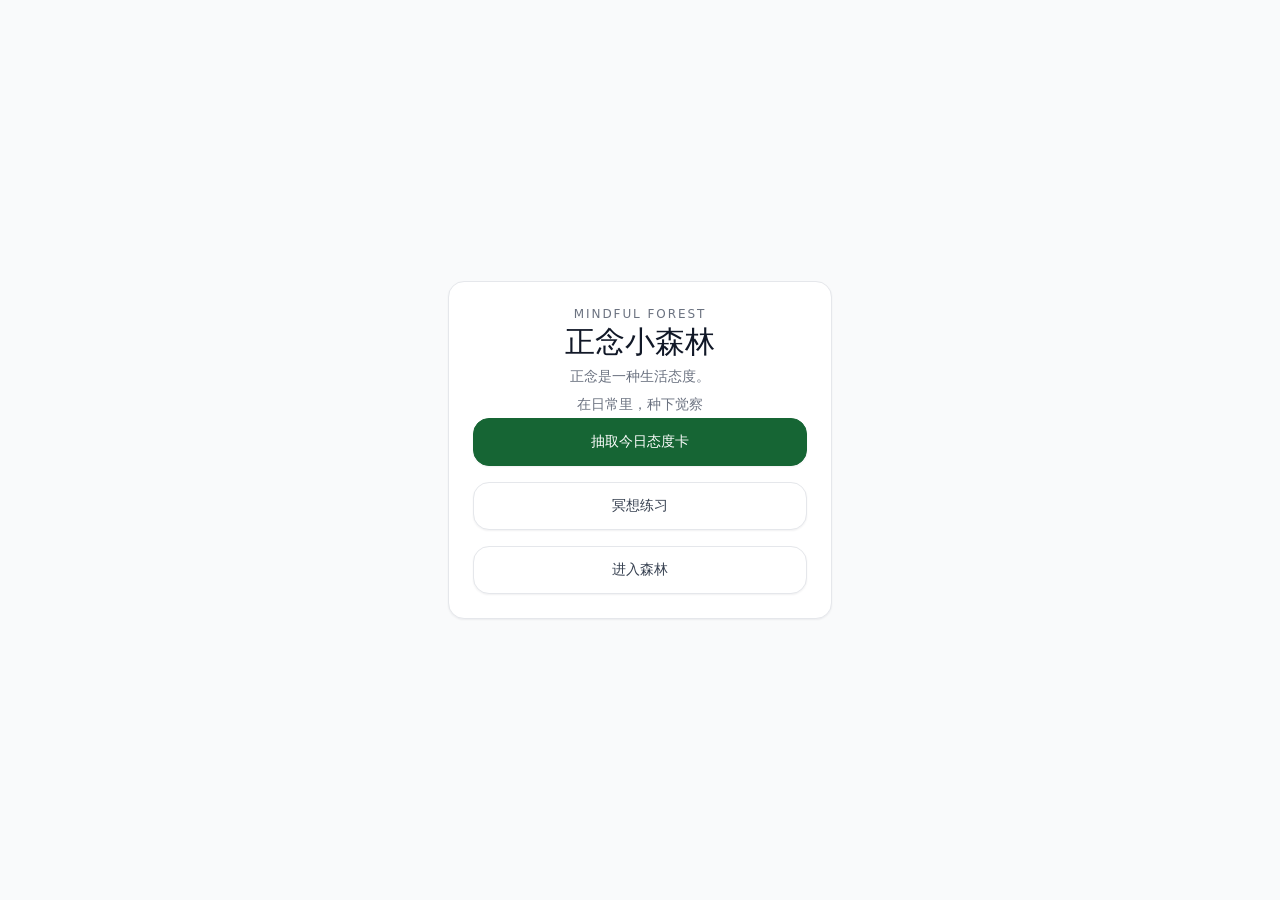
==== commit aa91e2b1: "UI极简风" ====
--- a/index.html
+++ b/index.html
@@ -4,136 +4,55 @@
     <meta charset="UTF-8" />
     <meta name="viewport" content="width=device-width, initial-scale=1.0" />
     <title>正念小森林</title>
-    <link rel="preconnect" href="https://fonts.googleapis.com" />
-    <link rel="preconnect" href="https://fonts.gstatic.com" crossorigin />
-    <link
-      href="https://fonts.googleapis.com/css2?family=Noto+Serif+SC:wght@400;500;700&family=Outfit:wght@400;500;600;700&display=swap"
-      rel="stylesheet"
-    />
     <link rel="stylesheet" href="./styles.css" />
   </head>
-  <body>
-    <div class="mist mist-top"></div>
-    <div class="mist mist-bottom"></div>
-
-    <header class="site-header">
-      <div>
-        <p class="brand-mark">Mindful Forest</p>
-        <h1>正念小森林</h1>
-      </div>
-      <a class="header-link" href="#forest">进入森林</a>
-    </header>
-
-    <main class="page-shell">
-      <section class="hero-card">
-        <p class="eyebrow">给九种正念态度一片可以慢慢长大的地方</p>
-        <h2>先走进森林，再照看今天最需要被浇灌的一株植物。</h2>
-        <p class="hero-text">
-          在这里，非评判、耐心、接纳与感恩不再只是概念，而是一棵树、一枝花、一株草。你每天可以走进森林看看它们的生长，也可以抽一张今日态度卡，或者留出一段正式冥想时间。
-        </p>
-        <div class="hero-actions">
-          <a class="button button-primary" href="#forest">森林入口</a>
-          <a class="button button-secondary" href="#today-card">抽今日态度</a>
-        </div>
-      </section>
-
-      <section id="forest" class="section-card forest-card">
-        <div class="section-heading">
-          <div>
-            <p class="eyebrow">森林入口</p>
-            <h3>九个态度的生长情况</h3>
-          </div>
-          <p class="section-note">点开一株植物，看它代表的正念态度、寓意和今天的练习方式。</p>
+  <body class="app app-home">
+    <main class="page-center">
+      <section class="card home-card">
+        <div class="stack-lg text-center">
+          <p class="eyebrow">Mindful Forest</p>
+          <h1 class="title-xl">正念小森林</h1>
+          <p class="body-sm">
+            正念是一种生活态度。<br />
+            在日常里，种下觉察
+          </p>
         </div>
 
-        <div class="forest-grid" id="forest-grid"></div>
-
-        <article class="growth-panel" id="growth-panel">
-          <div class="growth-visual" id="growth-visual"></div>
-          <div class="growth-copy">
-            <p class="eyebrow" id="growth-stage">森林观察</p>
-            <h4 id="growth-title">请选择一株植物</h4>
-            <p id="growth-summary" class="growth-summary">
-              轻点上面的植物卡片，查看它代表的正念态度、花语寓意和你今天可以如何照看它。
-            </p>
-            <div class="growth-details">
-              <div>
-                <span class="detail-label">植物寓意</span>
-                <p id="growth-meaning">每一种植物都对应一种生活中的练习姿态。</p>
-              </div>
-              <div>
-                <span class="detail-label">今日浇灌方式</span>
-                <p id="growth-practice">把态度从理解变成一个当下动作，它才会真的长出来。</p>
-              </div>
-            </div>
-          </div>
-        </article>
-      </section>
-
-      <section id="today-card" class="section-card draw-card">
-        <div class="section-heading">
-          <div>
-            <p class="eyebrow">今日要浇灌的态度卡</p>
-            <h3>随机抽取今天的正念植物</h3>
-          </div>
-          <button id="draw-attitude" class="button button-primary" type="button">抽一张卡</button>
-        </div>
-
-        <article class="today-attitude-card" id="today-attitude-card">
-          <div class="plant-backdrop" id="plant-backdrop"></div>
-          <div class="today-attitude-copy">
-            <p class="eyebrow" id="today-plant">今日植物</p>
-            <h4 id="today-attitude-name">等待抽卡</h4>
-            <p id="today-attitude-line" class="growth-summary">
-              点一下按钮，让今天的森林为你送来一株最适合被浇灌的植物。
-            </p>
-            <div class="growth-details">
-              <div>
-                <span class="detail-label">一句简介</span>
-                <p id="today-attitude-intro">每一种态度，都可以成为你今天看待生活的一种方式。</p>
-              </div>
-              <div>
-                <span class="detail-label">行动建议</span>
-                <p id="today-attitude-action">抽卡后，这里会出现一个轻量、具体、可以立刻去做的正念动作。</p>
-              </div>
-            </div>
-          </div>
-        </article>
-      </section>
-
-      <section id="meditation" class="section-card timer-card">
-        <div class="section-heading">
-          <div>
-            <p class="eyebrow">正式正念冥想练习</p>
-            <h3>给自己留一段安静的计时练习</h3>
-          </div>
-        </div>
-
-        <div class="timer-shell">
-          <div class="timer-ring">
-            <div class="timer-inner">
-              <span class="timer-label">剩余时间</span>
-              <strong id="timer-display">05:00</strong>
-            </div>
-          </div>
-
-          <div class="timer-controls">
-            <div class="preset-row">
-              <button class="preset active" data-seconds="300" type="button">5 分钟</button>
-              <button class="preset" data-seconds="600" type="button">10 分钟</button>
-              <button class="preset" data-seconds="900" type="button">15 分钟</button>
-            </div>
-            <div class="action-row">
-              <button id="start-timer" class="button button-primary" type="button">开始</button>
-              <button id="pause-timer" class="button button-secondary" type="button">暂停</button>
-              <button id="reset-timer" class="button button-secondary" type="button">重置</button>
-            </div>
-            <p id="timer-status" class="timer-status">给自己一个不需要完成什么的时段，只是坐下来呼吸。</p>
-          </div>
+        <div class="stack-md">
+          <button id="draw-attitude" type="button" class="btn btn-primary">抽取今日态度卡</button>
+          <a href="./meditation.html" class="btn btn-secondary">冥想练习</a>
+          <a href="./forest.html" class="btn btn-secondary">进入森林</a>
         </div>
       </section>
     </main>
 
+    <dialog id="attitude-dialog" class="dialog-shell">
+      <article class="card dialog-card">
+        <div id="plant-backdrop" class="dialog-cover"></div>
+        <div class="card-body stack-md">
+          <div class="stack-sm">
+            <p id="today-plant" class="eyebrow text-muted">今日植物</p>
+            <h2 id="today-attitude-name" class="title-lg">等待抽卡</h2>
+            <p id="today-attitude-line" class="body-sm">森林正在为你准备今天的态度卡。</p>
+          </div>
+
+          <div class="stack-md">
+            <div class="stack-xs">
+              <span class="eyebrow text-muted">一句介绍</span>
+              <p id="today-attitude-intro" class="body-sm">每一种正念态度，都可以在今天的生活里找到一个落点。</p>
+            </div>
+
+            <div class="stack-xs">
+              <span class="eyebrow text-muted">行动建议</span>
+              <p id="today-attitude-action" class="body-sm">抽卡后，这里会出现一个轻量、具体、可以立刻开始的小练习。</p>
+            </div>
+          </div>
+
+          <button id="close-dialog" type="button" class="btn btn-secondary">收起卡片</button>
+        </div>
+      </article>
+    </dialog>
+
     <script src="./script.js"></script>
   </body>
 </html>
--- a/styles.css
+++ b/styles.css
@@ -1,361 +1,378 @@
 :root {
-  --bg: #eef4ea;
-  --surface: rgba(248, 251, 245, 0.82);
-  --surface-strong: #f9fbf6;
-  --ink: #223129;
-  --muted: #5e6f64;
-  --line: rgba(34, 49, 41, 0.1);
-  --moss: #4f7a5d;
-  --fern: #7ea176;
-  --bark: #8a6a4f;
-  --gold: #d0a25b;
-  --shadow: 0 18px 50px rgba(58, 83, 64, 0.12);
-  --radius-xl: 28px;
-  --radius-lg: 22px;
-  --radius-md: 16px;
-  --max-width: 760px;
+  --brand: #166534;
+  --bg: #f9fafb;
+  --surface: #ffffff;
+  --surface-muted: #f3f4f6;
+  --text: #111827;
+  --text-muted: #6b7280;
+  --border: #e5e7eb;
+  --radius: 16px;
+  --shadow-sm: 0 1px 2px rgba(15, 23, 42, 0.06);
+  --space-1: 8px;
+  --space-2: 16px;
+  --space-3: 24px;
+  --space-4: 32px;
 }
 
 * {
   box-sizing: border-box;
 }
 
-html {
-  scroll-behavior: smooth;
-}
-
+html,
 body {
   margin: 0;
+  min-height: 100%;
+}
+
+body {
+  font-family: system-ui, -apple-system, BlinkMacSystemFont, "Segoe UI", sans-serif;
+  background: var(--bg);
+  color: var(--text);
+}
+
+.app {
+  background: var(--bg);
+}
+
+.app-home {
   min-height: 100vh;
-  font-family: "Outfit", "PingFang SC", "Hiragino Sans GB", sans-serif;
-  color: var(--ink);
-  background:
-    radial-gradient(circle at top, rgba(126, 161, 118, 0.14), transparent 28%),
-    radial-gradient(circle at bottom, rgba(208, 162, 91, 0.14), transparent 30%),
-    linear-gradient(180deg, #edf4ec 0%, #e7f0e4 100%);
-}
-
-.mist {
-  position: fixed;
-  width: 22rem;
-  height: 22rem;
-  border-radius: 50%;
-  filter: blur(42px);
-  opacity: 0.38;
-  pointer-events: none;
-  z-index: 0;
-}
-
-.mist-top {
-  top: -8rem;
-  right: -6rem;
-  background: rgba(126, 161, 118, 0.28);
-}
-
-.mist-bottom {
-  bottom: -8rem;
-  left: -6rem;
-  background: rgba(208, 162, 91, 0.18);
-}
-
-.site-header,
-.page-shell {
-  position: relative;
-  z-index: 1;
-  width: min(calc(100% - 1.2rem), var(--max-width));
-  margin: 0 auto;
-}
-
-.site-header {
-  display: flex;
-  justify-content: space-between;
-  align-items: center;
-  padding: 1rem 0 0.8rem;
-}
-
-.brand-mark,
-.eyebrow,
-.detail-label,
-.timer-label {
-  margin: 0;
-  text-transform: uppercase;
-  letter-spacing: 0.08em;
-  font-size: 0.72rem;
-}
-
-.brand-mark,
-.eyebrow,
-.detail-label {
-  color: var(--moss);
-}
-
-h1,
-h2,
-h3,
-h4 {
-  margin: 0;
-  font-family: "Noto Serif SC", serif;
-}
-
-h1 {
-  font-size: 1.6rem;
-}
-
-h2 {
-  font-size: clamp(2.25rem, 7vw, 3.8rem);
-  line-height: 1.08;
-}
-
-h3 {
-  font-size: 1.6rem;
-}
-
-h4 {
-  font-size: 1.45rem;
-}
-
-.header-link {
-  color: var(--ink);
-  text-decoration: none;
-  background: rgba(255, 255, 255, 0.54);
-  border: 1px solid rgba(34, 49, 41, 0.08);
-  border-radius: 999px;
-  padding: 0.65rem 1rem;
-}
-
-.page-shell {
-  display: grid;
-  gap: 1rem;
-  padding-bottom: 2rem;
-}
-
-.hero-card,
-.section-card {
-  background: var(--surface);
-  backdrop-filter: blur(14px);
-  border: 1px solid rgba(255, 255, 255, 0.6);
-  box-shadow: var(--shadow);
-  border-radius: var(--radius-xl);
-}
-
-.hero-card {
-  padding: 1.4rem;
-  min-height: 54vh;
-  display: flex;
-  flex-direction: column;
-  justify-content: center;
-  background:
-    linear-gradient(180deg, rgba(249, 251, 246, 0.94), rgba(239, 246, 236, 0.9)),
-    linear-gradient(135deg, rgba(126, 161, 118, 0.08), transparent);
-}
-
-.hero-text,
-.section-note,
-.growth-summary,
-.growth-details p,
-.timer-status {
-  color: var(--muted);
-  font-size: 1rem;
-  line-height: 1.7;
-}
-
-.hero-actions,
-.preset-row,
-.action-row {
-  display: flex;
-  gap: 0.75rem;
-  flex-wrap: wrap;
-}
-
-.hero-actions {
-  margin-top: 1.25rem;
-}
-
-.button {
-  appearance: none;
-  border: none;
-  border-radius: 999px;
-  padding: 0.88rem 1.25rem;
-  font: inherit;
-  cursor: pointer;
-  transition: transform 180ms ease, opacity 180ms ease, background 180ms ease;
-}
-
-.button:hover,
-.preset:hover,
-.forest-node:hover {
-  transform: translateY(-2px);
-}
-
-.button-primary {
-  background: var(--ink);
-  color: #f8fbf5;
-}
-
-.button-secondary,
-.preset {
-  background: rgba(255, 255, 255, 0.65);
-  color: var(--ink);
-  border: 1px solid rgba(34, 49, 41, 0.1);
-}
-
-.section-card {
-  padding: 1.2rem;
-}
-
-.section-heading {
-  display: flex;
-  flex-direction: column;
-  gap: 0.5rem;
-}
-
-.forest-grid {
-  display: grid;
-  grid-template-columns: repeat(3, minmax(0, 1fr));
-  gap: 0.8rem;
-  margin-top: 1.1rem;
-}
-
-.forest-node {
-  border: 1px solid rgba(34, 49, 41, 0.08);
-  border-radius: 20px;
-  padding: 0.95rem 0.8rem;
-  min-height: 7.6rem;
-  background: rgba(255, 255, 255, 0.56);
-  text-align: left;
-  cursor: pointer;
-  transition: transform 180ms ease, border 180ms ease, background 180ms ease;
-}
-
-.forest-node.active {
-  border-color: rgba(79, 122, 93, 0.32);
-  background: rgba(126, 161, 118, 0.12);
-}
-
-.plant-icon {
-  width: 2.8rem;
-  height: 2.8rem;
-  border-radius: 50%;
-  display: grid;
-  place-items: center;
-  font-size: 1.4rem;
-  margin-bottom: 0.75rem;
-  background: var(--plant-gradient, linear-gradient(135deg, #cfe2c7, #f1e1b5));
-}
-
-.forest-node strong,
-.forest-node span {
-  display: block;
-}
-
-.forest-node strong {
-  font-size: 1rem;
-}
-
-.forest-node span {
-  color: var(--muted);
-  font-size: 0.84rem;
-  margin-top: 0.2rem;
-}
-
-.growth-panel,
-.today-attitude-card,
-.timer-shell {
-  margin-top: 1rem;
-  border-radius: var(--radius-lg);
-  overflow: hidden;
-  background: rgba(255, 255, 255, 0.56);
-  border: 1px solid rgba(34, 49, 41, 0.08);
-}
-
-.growth-panel,
-.today-attitude-card {
-  display: grid;
-  gap: 0;
-}
-
-.growth-visual,
-.plant-backdrop {
-  min-height: 13rem;
-  background:
-    radial-gradient(circle at 50% 72%, rgba(255, 255, 255, 0.68), transparent 28%),
-    var(--plant-gradient, linear-gradient(135deg, #d9e9cf, #f0deb4));
-}
-
-.growth-copy,
-.today-attitude-copy,
-.timer-controls {
-  padding: 1rem;
-}
-
-.growth-details {
-  display: grid;
-  gap: 0.85rem;
-  margin-top: 1rem;
-}
-
-.draw-card .section-heading {
-  align-items: flex-start;
-}
-
-.timer-shell {
-  padding: 1.1rem;
-}
-
-.timer-ring {
-  width: min(16rem, 72vw);
-  aspect-ratio: 1;
-  margin: 0 auto;
-  border-radius: 50%;
-  padding: 0.9rem;
-  background:
-    conic-gradient(from 180deg, rgba(79, 122, 93, 0.25), rgba(208, 162, 91, 0.22), rgba(79, 122, 93, 0.25));
-}
-
-.timer-inner {
-  width: 100%;
-  height: 100%;
-  border-radius: 50%;
-  background: rgba(249, 251, 246, 0.95);
-  display: flex;
-  flex-direction: column;
+}
+
+.page-center {
+  min-height: 100vh;
+  display: flex;
   align-items: center;
   justify-content: center;
-}
-
-#timer-display {
-  font-size: clamp(2rem, 10vw, 3.2rem);
-  font-family: "Noto Serif SC", serif;
+  padding: var(--space-2);
+}
+
+.page-shell {
+  max-width: 1024px;
+  margin: 0 auto;
+  padding: var(--space-2);
+  display: grid;
+  gap: var(--space-2);
+}
+
+.page-shell-narrow {
+  max-width: 768px;
+}
+
+.card {
+  background: var(--surface);
+  border: 1px solid var(--border);
+  border-radius: var(--radius);
+  box-shadow: var(--shadow-sm);
+}
+
+.home-card,
+.page-header-card,
+.timer-card {
+  padding: var(--space-3);
+}
+
+.home-card {
+  width: 100%;
+  max-width: 384px;
+}
+
+.dialog-card {
+  overflow: hidden;
+}
+
+.card-body {
+  padding: var(--space-3);
+}
+
+.stack-xs > * + * {
+  margin-top: var(--space-1);
+}
+
+.stack-sm > * + * {
+  margin-top: 12px;
+}
+
+.stack-md > * + * {
+  margin-top: var(--space-2);
+}
+
+.stack-lg > * + * {
+  margin-top: var(--space-3);
+}
+
+.text-center {
+  text-align: center;
+}
+
+.eyebrow {
+  margin: 0;
+  font-size: 12px;
+  line-height: 16px;
+  letter-spacing: 0.16em;
+  text-transform: uppercase;
+  color: var(--text-muted);
+}
+
+.text-muted {
+  color: var(--text-muted);
+}
+
+.title-xl {
+  margin: 0;
+  font-size: 30px;
+  line-height: 40px;
+  font-weight: 500;
+}
+
+.title-lg {
+  margin: 0;
+  font-size: 24px;
+  line-height: 32px;
+  font-weight: 500;
+}
+
+.body-sm {
+  margin: 0;
+  font-size: 14px;
+  line-height: 28px;
+  color: var(--text-muted);
+}
+
+.btn {
+  display: inline-flex;
+  align-items: center;
+  justify-content: center;
+  width: 100%;
+  min-height: 48px;
+  padding: 12px 16px;
+  border-radius: var(--radius);
+  border: 1px solid var(--border);
+  font-size: 14px;
+  font-weight: 500;
+  text-decoration: none;
+  cursor: pointer;
+  background: var(--surface);
+  color: var(--text-muted);
+  box-shadow: var(--shadow-sm);
+}
+
+.btn-primary {
+  background: var(--brand);
+  color: #ffffff;
+  border-color: var(--brand);
+}
+
+.btn-secondary {
+  background: var(--surface);
+  color: #374151;
+}
+
+.btn-inline {
+  width: auto;
+}
+
+.dialog-shell {
+  width: min(calc(100% - 32px), 384px);
+  padding: 0;
+  border: 0;
+  background: transparent;
+}
+
+dialog::backdrop {
+  background: rgba(17, 24, 39, 0.2);
+}
+
+.dialog-cover,
+.detail-cover {
+  background: var(--surface-muted);
+}
+
+.dialog-cover {
+  height: 128px;
+}
+
+.header-row {
+  display: flex;
+  flex-direction: column;
+  gap: var(--space-2);
+}
+
+.nav-row {
+  display: flex;
+  gap: var(--space-1);
+  flex-wrap: wrap;
+}
+
+.forest-grid {
+  display: grid;
+  grid-template-columns: repeat(2, minmax(0, 1fr));
+  gap: var(--space-2);
+}
+
+.forest-node {
+  display: block;
+  width: 100%;
+}
+
+.forest-node.active {
+  border-color: var(--brand);
+}
+
+.plant-chip {
+  display: flex;
+  align-items: center;
+  justify-content: center;
+  width: 48px;
+  height: 48px;
+  border-radius: var(--radius);
+  background: var(--surface-muted);
+  color: var(--brand);
+  font-size: 16px;
+  font-weight: 500;
+}
+
+.forest-card-top {
+  display: flex;
+  align-items: flex-start;
+  justify-content: space-between;
+  gap: 12px;
+  margin-bottom: var(--space-2);
+}
+
+.score-text {
+  font-size: 12px;
+  line-height: 16px;
+  font-weight: 500;
+  color: var(--text-muted);
+}
+
+.plant-name {
+  display: block;
+  font-size: 16px;
+  line-height: 24px;
+  font-weight: 500;
+  color: var(--text);
+}
+
+.plant-label {
+  display: block;
+  margin-top: 4px;
+  font-size: 14px;
+  line-height: 20px;
+  color: var(--text-muted);
+}
+
+.progress-track {
+  margin-top: var(--space-2);
+  height: 8px;
+  border-radius: 999px;
+  background: var(--surface-muted);
+  overflow: hidden;
+}
+
+.progress-fill {
+  display: block;
+  height: 100%;
+  background: var(--brand);
+  border-radius: 999px;
+}
+
+.detail-card {
+  overflow: hidden;
+}
+
+.detail-layout {
+  display: grid;
+}
+
+.detail-cover {
+  min-height: 192px;
+}
+
+.timer-card {
+  display: grid;
+  gap: var(--space-3);
+}
+
+.timer-circle {
+  width: 224px;
+  height: 224px;
+  margin: 0 auto;
+  border-radius: 999px;
+  border: 1px solid var(--border);
+  background: var(--surface-muted);
+  display: flex;
+  align-items: center;
+  justify-content: center;
+}
+
+.timer-inner {
+  text-align: center;
+}
+
+.timer-display {
+  display: block;
+  font-size: 48px;
+  line-height: 56px;
+  font-weight: 500;
+  color: var(--text);
+}
+
+.pill-row {
+  display: flex;
+  flex-wrap: wrap;
+  gap: var(--space-1);
 }
 
 .preset {
-  border-radius: 999px;
-  padding: 0.72rem 0.95rem;
+  min-height: 48px;
+  padding: 12px 16px;
+  border-radius: var(--radius);
+  border: 1px solid var(--border);
+  background: var(--surface);
+  color: #374151;
+  font-size: 14px;
+  font-weight: 500;
   cursor: pointer;
 }
 
-.preset.active {
-  background: rgba(79, 122, 93, 0.16);
-  border-color: rgba(79, 122, 93, 0.3);
-}
-
-.timer-status {
-  margin: 0;
-}
-
-@media (min-width: 720px) {
-  .site-header,
+.preset-active {
+  border-color: #bbf7d0;
+  background: #f0fdf4;
+  color: var(--brand);
+}
+
+.button-grid {
+  display: grid;
+  gap: var(--space-1);
+}
+
+@media (min-width: 640px) {
+  .button-grid {
+    grid-template-columns: repeat(3, minmax(0, 1fr));
+  }
+}
+
+@media (min-width: 768px) {
   .page-shell {
-    width: min(calc(100% - 2rem), var(--max-width));
-  }
-
-  .growth-panel,
-  .today-attitude-card,
-  .timer-shell {
-    grid-template-columns: 1fr 1.15fr;
-  }
-
-  .timer-shell {
-    align-items: center;
-  }
-}
+    padding: var(--space-3);
+  }
+
+  .header-row {
+    flex-direction: row;
+    justify-content: space-between;
+    align-items: flex-start;
+  }
+
+  .forest-grid {
+    grid-template-columns: repeat(3, minmax(0, 1fr));
+  }
+
+  .detail-layout {
+    grid-template-columns: 280px minmax(0, 1fr);
+  }
+
+  .detail-cover {
+    min-height: 100%;
+  }
+}
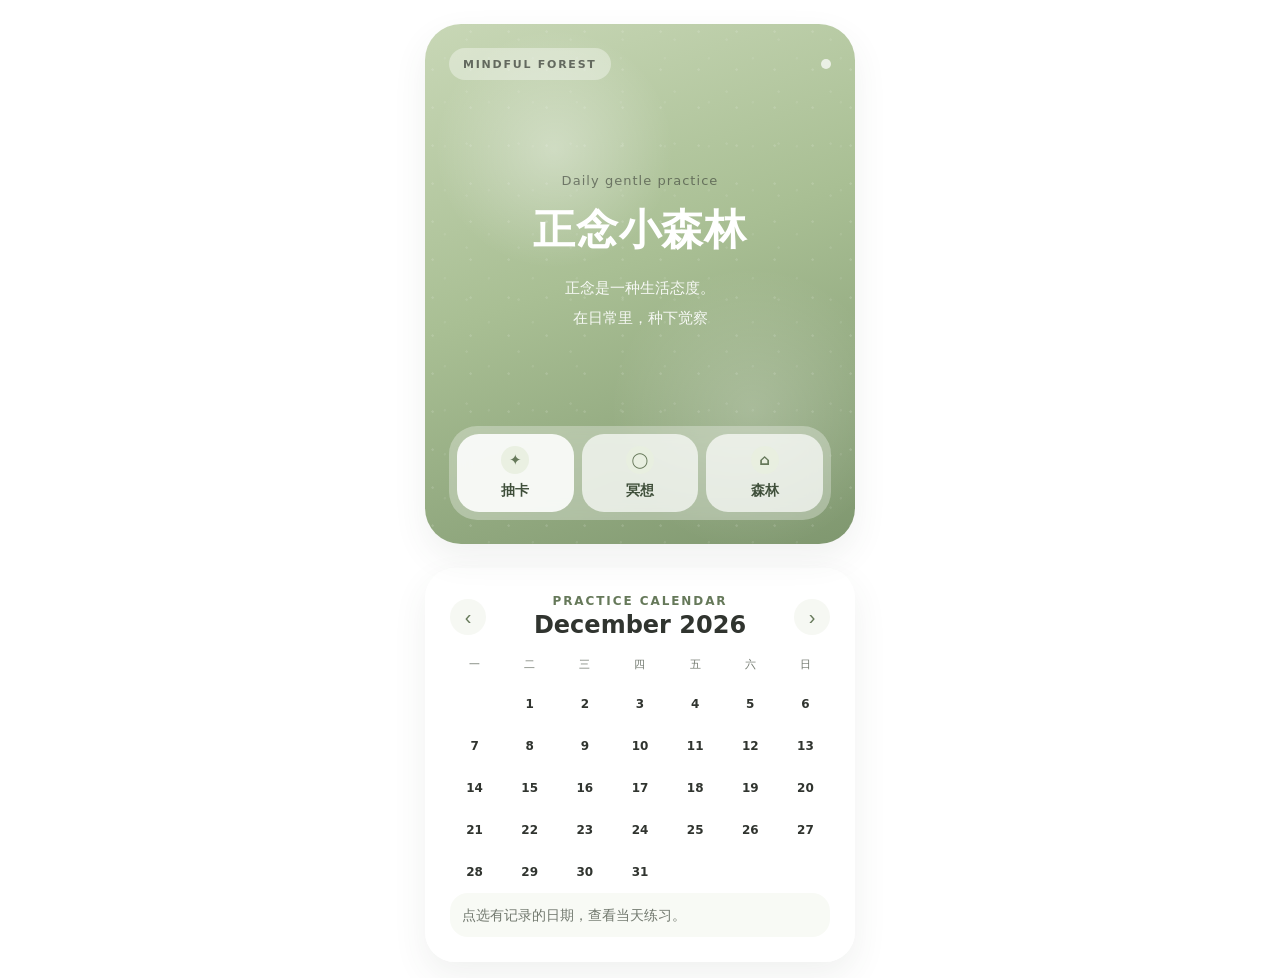
==== commit e4717f3b: "更新UI 氛围感绿色" ====
--- a/index.html
+++ b/index.html
@@ -7,23 +7,56 @@
     <link rel="stylesheet" href="./styles.css" />
   </head>
   <body class="app app-home">
-    <main class="page-center">
-      <section class="card home-card">
-        <div class="stack-lg text-center">
-          <p class="eyebrow">Mindful Forest</p>
-          <h1 class="title-xl">正念小森林</h1>
-          <p class="body-sm">
-            正念是一种生活态度。<br />
-            在日常里，种下觉察
-          </p>
-        </div>
+    <main class="page-center brand-page">
+      <div class="home-layout">
+        <section class="brand-hero">
+          <div class="brand-hero-top">
+            <span class="brand-pill">MINDFUL FOREST</span>
+            <span class="brand-dot" aria-hidden="true"></span>
+          </div>
 
-        <div class="stack-md">
-          <button id="draw-attitude" type="button" class="btn btn-primary">抽取今日态度卡</button>
-          <a href="./meditation.html" class="btn btn-secondary">冥想练习</a>
-          <a href="./forest.html" class="btn btn-secondary">进入森林</a>
-        </div>
-      </section>
+          <div class="brand-title-block text-center">
+            <p class="brand-kicker">Daily gentle practice</p>
+            <h1 class="brand-title">正念小森林</h1>
+            <p class="brand-subtitle">
+              正念是一种生活态度。<br />
+              在日常里，种下觉察
+            </p>
+          </div>
+
+          <div class="home-action-row brand-actions">
+            <button id="draw-attitude" type="button" class="action-tile action-primary">
+              <span class="action-icon" aria-hidden="true">✦</span>
+              <span>抽卡</span>
+            </button>
+            <a href="./meditation.html" class="action-tile">
+              <span class="action-icon" aria-hidden="true">◯</span>
+              <span>冥想</span>
+            </a>
+            <a href="./forest.html" class="action-tile">
+              <span class="action-icon" aria-hidden="true">⌂</span>
+              <span>森林</span>
+            </a>
+          </div>
+        </section>
+
+        <section class="card home-card calendar-card compact-home-calendar brand-calendar">
+          <div class="stack-md">
+            <div class="calendar-heading">
+              <button class="calendar-nav" type="button" aria-label="Previous month">‹</button>
+              <div class="text-center">
+                <p class="eyebrow">Practice Calendar</p>
+                <h2 id="calendar-title" class="title-lg">April 2026</h2>
+              </div>
+              <button class="calendar-nav" type="button" aria-label="Next month">›</button>
+            </div>
+
+            <div class="calendar-weekdays" id="calendar-weekdays"></div>
+            <div class="practice-calendar compact-calendar" id="practice-calendar"></div>
+            <div id="calendar-day-detail" class="calendar-day-detail body-sm">点选有记录的日期，查看当天练习。</div>
+          </div>
+        </section>
+      </div>
     </main>
 
     <dialog id="attitude-dialog" class="dialog-shell">
@@ -48,7 +81,20 @@
             </div>
           </div>
 
-          <button id="close-dialog" type="button" class="btn btn-secondary">收起卡片</button>
+          <div class="stack-sm">
+            <label class="eyebrow text-muted" for="attitude-note">完成后的感受</label>
+            <textarea
+              id="attitude-note"
+              class="input-area"
+              rows="3"
+              placeholder="简单写一句：今天我注意到了什么？"
+            ></textarea>
+          </div>
+
+          <div class="button-grid">
+            <button id="complete-attitude" type="button" class="btn btn-primary">完成并记录，浇灌森林</button>
+            <button id="close-dialog" type="button" class="btn btn-secondary">收起卡片</button>
+          </div>
         </div>
       </article>
     </dialog>
--- a/styles.css
+++ b/styles.css
@@ -1,13 +1,17 @@
 :root {
-  --brand: #166534;
-  --bg: #f9fafb;
-  --surface: #ffffff;
-  --surface-muted: #f3f4f6;
-  --text: #111827;
-  --text-muted: #6b7280;
-  --border: #e5e7eb;
-  --radius: 16px;
-  --shadow-sm: 0 1px 2px rgba(15, 23, 42, 0.06);
+  --green-900: #3f4f3a;
+  --green-700: #66795a;
+  --green-500: #93a883;
+  --green-200: #e8efe0;
+  --cream: #f7f1e6;
+  --cream-2: #fbf7ef;
+  --white: #ffffff;
+  --text: #30342f;
+  --text-muted: #72796f;
+  --line: rgba(63, 79, 58, 0.08);
+  --shadow-soft: 0 14px 34px rgba(63, 79, 58, 0.08);
+  --radius: 24px;
+  --radius-lg: 32px;
   --space-1: 8px;
   --space-2: 16px;
   --space-3: 24px;
@@ -26,12 +30,15 @@
 
 body {
   font-family: system-ui, -apple-system, BlinkMacSystemFont, "Segoe UI", sans-serif;
-  background: var(--bg);
-  color: var(--text);
-}
-
-.app {
-  background: var(--bg);
+  background:
+    radial-gradient(circle at 16% 0%, rgba(147, 168, 131, 0.18), transparent 28%),
+    linear-gradient(180deg, #fbfcf9 0%, #f4f7f0 100%);
+  color: var(--text);
+}
+
+.app,
+.app-home {
+  background: transparent;
 }
 
 .app-home {
@@ -44,6 +51,11 @@
   align-items: center;
   justify-content: center;
   padding: var(--space-2);
+}
+
+.brand-page {
+  align-items: flex-start;
+  padding-top: var(--space-3);
 }
 
 .page-shell {
@@ -51,18 +63,250 @@
   margin: 0 auto;
   padding: var(--space-2);
   display: grid;
-  gap: var(--space-2);
+  gap: var(--space-3);
 }
 
 .page-shell-narrow {
   max-width: 768px;
 }
 
+.home-layout {
+  width: 100%;
+  max-width: 430px;
+  display: grid;
+  gap: var(--space-3);
+}
+
+.brand-hero {
+  min-height: 520px;
+  border-radius: 36px;
+  padding: var(--space-3);
+  display: flex;
+  flex-direction: column;
+  justify-content: space-between;
+  overflow: hidden;
+  position: relative;
+  background:
+    radial-gradient(circle at 30% 24%, rgba(255, 255, 255, 0.34), transparent 24%),
+    radial-gradient(circle at 76% 74%, rgba(255, 255, 255, 0.2), transparent 28%),
+    linear-gradient(160deg, #c8d7b6 0%, #a9bf94 46%, #7f976f 100%);
+  box-shadow: var(--shadow-soft);
+}
+
+.page-hero {
+  min-height: 320px;
+  border-radius: 36px;
+  padding: var(--space-3);
+  display: flex;
+  flex-direction: column;
+  justify-content: space-between;
+  overflow: hidden;
+  position: relative;
+  box-shadow: var(--shadow-soft);
+}
+
+.page-hero::before {
+  content: "";
+  position: absolute;
+  inset: 0;
+  opacity: 0.28;
+  background-image:
+    radial-gradient(circle at 18% 26%, rgba(255, 255, 255, 0.42) 0 1px, transparent 1.5px),
+    radial-gradient(circle at 72% 34%, rgba(255, 255, 255, 0.32) 0 1px, transparent 1.5px),
+    radial-gradient(circle at 42% 82%, rgba(255, 255, 255, 0.28) 0 1px, transparent 1.5px);
+  background-size: 42px 42px, 54px 54px, 46px 46px;
+}
+
+.page-hero > * {
+  position: relative;
+  z-index: 1;
+}
+
+.forest-page-hero {
+  background:
+    radial-gradient(circle at 30% 24%, rgba(255, 255, 255, 0.34), transparent 24%),
+    linear-gradient(160deg, #d4e0c7 0%, #a9bf94 52%, #7e946e 100%);
+}
+
+.meditation-page-hero {
+  background:
+    radial-gradient(circle at 72% 28%, rgba(255, 255, 255, 0.38), transparent 24%),
+    linear-gradient(160deg, #dce7d2 0%, #b9caa8 48%, #899f79 100%);
+}
+
+.page-hero-copy {
+  display: grid;
+  gap: 14px;
+  max-width: 560px;
+  padding: var(--space-3) 0;
+}
+
+.page-hero-title {
+  margin: 0;
+  color: #ffffff;
+  font-size: 38px;
+  line-height: 1.16;
+  font-weight: 650;
+}
+
+.page-hero-text {
+  margin: 0;
+  max-width: 520px;
+  color: rgba(255, 255, 255, 0.9);
+  font-size: 15px;
+  line-height: 1.9;
+}
+
+.hero-nav {
+  display: flex;
+  gap: var(--space-1);
+  flex-wrap: wrap;
+}
+
+.mini-link {
+  min-height: 40px;
+  padding: 0 16px;
+  display: inline-flex;
+  align-items: center;
+  justify-content: center;
+  border-radius: 999px;
+  background: rgba(255, 255, 255, 0.68);
+  color: var(--green-900);
+  font-size: 14px;
+  font-weight: 600;
+  text-decoration: none;
+}
+
+.brand-hero::before {
+  content: "";
+  position: absolute;
+  inset: 0;
+  opacity: 0.32;
+  background-image:
+    radial-gradient(circle at 20% 20%, rgba(255, 255, 255, 0.4) 0 1px, transparent 1.5px),
+    radial-gradient(circle at 80% 30%, rgba(255, 255, 255, 0.3) 0 1px, transparent 1.5px),
+    radial-gradient(circle at 45% 78%, rgba(255, 255, 255, 0.25) 0 1px, transparent 1.5px);
+  background-size: 38px 38px, 52px 52px, 44px 44px;
+}
+
+.brand-hero > * {
+  position: relative;
+  z-index: 1;
+}
+
+.brand-hero-top {
+  display: flex;
+  justify-content: space-between;
+  align-items: center;
+}
+
+.brand-pill {
+  display: inline-flex;
+  align-items: center;
+  min-height: 32px;
+  padding: 0 14px;
+  border-radius: 999px;
+  background: rgba(255, 255, 255, 0.36);
+  color: rgba(48, 52, 47, 0.7);
+  font-size: 11px;
+  letter-spacing: 0.16em;
+  font-weight: 600;
+}
+
+.brand-dot {
+  width: 10px;
+  height: 10px;
+  border-radius: 999px;
+  background: rgba(255, 255, 255, 0.72);
+}
+
+.brand-title-block {
+  display: grid;
+  gap: 18px;
+  padding: var(--space-4) 0;
+}
+
+.brand-kicker {
+  margin: 0;
+  color: rgba(48, 52, 47, 0.58);
+  font-size: 13px;
+  letter-spacing: 0.08em;
+}
+
+.brand-title {
+  margin: 0;
+  color: #ffffff;
+  font-size: 42px;
+  line-height: 1.16;
+  font-weight: 650;
+  letter-spacing: 0.02em;
+}
+
+.brand-subtitle {
+  margin: 0;
+  color: rgba(255, 255, 255, 0.9);
+  font-size: 15px;
+  line-height: 2;
+}
+
+.brand-actions {
+  padding: 8px;
+  border-radius: 28px;
+  background: rgba(255, 255, 255, 0.3);
+  backdrop-filter: blur(10px);
+}
+
+.home-action-row {
+  display: grid;
+  grid-template-columns: repeat(3, minmax(0, 1fr));
+  gap: var(--space-1);
+}
+
+.action-tile {
+  min-height: 78px;
+  border: 0;
+  border-radius: 22px;
+  background: rgba(255, 255, 255, 0.68);
+  color: var(--green-900);
+  text-decoration: none;
+  display: flex;
+  flex-direction: column;
+  align-items: center;
+  justify-content: center;
+  gap: 8px;
+  font: inherit;
+  font-size: 14px;
+  font-weight: 600;
+  cursor: pointer;
+}
+
+.action-primary {
+  background: rgba(255, 255, 255, 0.88);
+}
+
+.action-icon {
+  width: 28px;
+  height: 28px;
+  display: grid;
+  place-items: center;
+  border-radius: 999px;
+  color: var(--green-700);
+  background: rgba(232, 239, 224, 0.92);
+  font-size: 15px;
+  line-height: 1;
+}
+
 .card {
-  background: var(--surface);
-  border: 1px solid var(--border);
-  border-radius: var(--radius);
-  box-shadow: var(--shadow-sm);
+  background: rgba(255, 255, 255, 0.86);
+  border: 1px solid rgba(255, 255, 255, 0.72);
+  border-radius: var(--radius-lg);
+  box-shadow: var(--shadow-soft);
+}
+
+.feature-card,
+.soft-section,
+.meditation-card {
+  background: rgba(255, 255, 255, 0.9);
 }
 
 .home-card,
@@ -73,7 +317,10 @@
 
 .home-card {
   width: 100%;
-  max-width: 384px;
+}
+
+.brand-calendar {
+  border-radius: 30px;
 }
 
 .dialog-card {
@@ -106,11 +353,12 @@
 
 .eyebrow {
   margin: 0;
+  color: var(--green-700);
   font-size: 12px;
   line-height: 16px;
   letter-spacing: 0.16em;
   text-transform: uppercase;
-  color: var(--text-muted);
+  font-weight: 600;
 }
 
 .text-muted {
@@ -119,23 +367,44 @@
 
 .title-xl {
   margin: 0;
+  color: var(--text);
   font-size: 30px;
   line-height: 40px;
-  font-weight: 500;
+  font-weight: 650;
 }
 
 .title-lg {
   margin: 0;
+  color: var(--text);
   font-size: 24px;
   line-height: 32px;
-  font-weight: 500;
+  font-weight: 650;
 }
 
 .body-sm {
   margin: 0;
+  color: var(--text-muted);
   font-size: 14px;
   line-height: 28px;
-  color: var(--text-muted);
+}
+
+.input-area {
+  width: 100%;
+  resize: vertical;
+  border: 1px solid var(--line);
+  border-radius: var(--radius);
+  background: rgba(255, 255, 255, 0.72);
+  color: var(--text);
+  font: inherit;
+  font-size: 14px;
+  line-height: 24px;
+  padding: 12px 16px;
+  outline: none;
+}
+
+.input-area:focus {
+  border-color: rgba(147, 168, 131, 0.58);
+  box-shadow: 0 0 0 4px rgba(147, 168, 131, 0.14);
 }
 
 .btn {
@@ -145,26 +414,26 @@
   width: 100%;
   min-height: 48px;
   padding: 12px 16px;
-  border-radius: var(--radius);
-  border: 1px solid var(--border);
+  border-radius: 999px;
+  border: 1px solid var(--line);
+  background: rgba(255, 255, 255, 0.76);
+  color: var(--text);
+  box-shadow: none;
   font-size: 14px;
-  font-weight: 500;
+  font-weight: 600;
   text-decoration: none;
   cursor: pointer;
-  background: var(--surface);
-  color: var(--text-muted);
-  box-shadow: var(--shadow-sm);
 }
 
 .btn-primary {
-  background: var(--brand);
+  background: var(--green-700);
   color: #ffffff;
-  border-color: var(--brand);
+  border-color: var(--green-700);
 }
 
 .btn-secondary {
-  background: var(--surface);
-  color: #374151;
+  background: rgba(255, 255, 255, 0.72);
+  color: var(--green-900);
 }
 
 .btn-inline {
@@ -172,23 +441,27 @@
 }
 
 .dialog-shell {
-  width: min(calc(100% - 32px), 384px);
+  width: min(calc(100% - 32px), 390px);
+  max-height: calc(100vh - 32px);
   padding: 0;
   border: 0;
   background: transparent;
+  overflow: auto;
 }
 
 dialog::backdrop {
-  background: rgba(17, 24, 39, 0.2);
+  background: rgba(55, 63, 58, 0.22);
 }
 
 .dialog-cover,
 .detail-cover {
-  background: var(--surface-muted);
+  background:
+    radial-gradient(circle at 22% 20%, rgba(255, 255, 255, 0.48), transparent 24%),
+    linear-gradient(145deg, #e9f0dd 0%, #cddcb9 100%);
 }
 
 .dialog-cover {
-  height: 128px;
+  height: 132px;
 }
 
 .header-row {
@@ -215,20 +488,30 @@
 }
 
 .forest-node.active {
-  border-color: var(--brand);
+  border-color: rgba(147, 168, 131, 0.5);
+  box-shadow: 0 12px 28px rgba(147, 168, 131, 0.12);
+}
+
+.forest-node {
+  border-radius: 28px;
+  transition: transform 160ms ease, box-shadow 160ms ease, border-color 160ms ease;
+}
+
+.forest-node:hover {
+  transform: translateY(-2px);
 }
 
 .plant-chip {
-  display: flex;
-  align-items: center;
-  justify-content: center;
   width: 48px;
   height: 48px;
-  border-radius: var(--radius);
-  background: var(--surface-muted);
-  color: var(--brand);
+  border-radius: 18px;
+  display: flex;
+  align-items: center;
+  justify-content: center;
+  background: var(--green-200);
+  color: var(--green-900);
   font-size: 16px;
-  font-weight: 500;
+  font-weight: 650;
 }
 
 .forest-card-top {
@@ -240,41 +523,41 @@
 }
 
 .score-text {
+  color: var(--text-muted);
   font-size: 12px;
   line-height: 16px;
-  font-weight: 500;
-  color: var(--text-muted);
+  font-weight: 600;
 }
 
 .plant-name {
   display: block;
+  color: var(--text);
   font-size: 16px;
   line-height: 24px;
-  font-weight: 500;
-  color: var(--text);
+  font-weight: 650;
 }
 
 .plant-label {
   display: block;
   margin-top: 4px;
+  color: var(--text-muted);
   font-size: 14px;
   line-height: 20px;
-  color: var(--text-muted);
 }
 
 .progress-track {
   margin-top: var(--space-2);
   height: 8px;
   border-radius: 999px;
-  background: var(--surface-muted);
+  background: #edf2e8;
   overflow: hidden;
 }
 
 .progress-fill {
   display: block;
   height: 100%;
-  background: var(--brand);
-  border-radius: 999px;
+  border-radius: 999px;
+  background: var(--green-700);
 }
 
 .detail-card {
@@ -292,6 +575,11 @@
 .timer-card {
   display: grid;
   gap: var(--space-3);
+}
+
+.meditation-card {
+  padding-top: var(--space-4);
+  padding-bottom: var(--space-4);
 }
 
 .timer-circle {
@@ -299,11 +587,13 @@
   height: 224px;
   margin: 0 auto;
   border-radius: 999px;
-  border: 1px solid var(--border);
-  background: var(--surface-muted);
+  border: 10px solid rgba(232, 239, 224, 0.9);
+  background:
+    radial-gradient(circle at 50% 42%, rgba(255, 255, 255, 0.95), rgba(246, 249, 242, 0.9));
   display: flex;
   align-items: center;
   justify-content: center;
+  box-shadow: inset 0 0 0 1px rgba(147, 168, 131, 0.16);
 }
 
 .timer-inner {
@@ -312,10 +602,10 @@
 
 .timer-display {
   display: block;
+  color: var(--text);
   font-size: 48px;
   line-height: 56px;
-  font-weight: 500;
-  color: var(--text);
+  font-weight: 650;
 }
 
 .pill-row {
@@ -327,24 +617,136 @@
 .preset {
   min-height: 48px;
   padding: 12px 16px;
+  border-radius: 999px;
+  border: 1px solid var(--line);
+  background: rgba(255, 255, 255, 0.76);
+  color: var(--green-900);
+  font-size: 14px;
+  font-weight: 600;
+  cursor: pointer;
+}
+
+.preset-active {
+  border-color: rgba(147, 168, 131, 0.42);
+  background: #eef5e8;
+  color: var(--green-900);
+}
+
+.button-grid {
+  display: grid;
+  gap: var(--space-1);
+}
+
+.record-list {
+  display: grid;
+  gap: var(--space-1);
+}
+
+.record-item {
+  padding: var(--space-2);
+  border: 1px solid var(--line);
   border-radius: var(--radius);
-  border: 1px solid var(--border);
-  background: var(--surface);
-  color: #374151;
+  background: rgba(255, 255, 255, 0.58);
+}
+
+.record-meta {
+  display: flex;
+  justify-content: space-between;
+  gap: var(--space-1);
+  flex-wrap: wrap;
+  margin-bottom: var(--space-1);
+  color: var(--text-muted);
+  font-size: 12px;
+  line-height: 16px;
+}
+
+.record-content {
+  margin: 0;
+  color: var(--text);
   font-size: 14px;
-  font-weight: 500;
+  line-height: 24px;
+}
+
+.calendar-heading {
+  display: grid;
+  grid-template-columns: 36px 1fr 36px;
+  align-items: center;
+  gap: var(--space-1);
+}
+
+.calendar-nav {
+  width: 36px;
+  height: 36px;
+  border: 0;
+  border-radius: 999px;
+  background: #f6f8f3;
+  color: var(--green-700);
+  font-size: 20px;
+  line-height: 1;
   cursor: pointer;
 }
 
-.preset-active {
-  border-color: #bbf7d0;
-  background: #f0fdf4;
-  color: var(--brand);
-}
-
-.button-grid {
-  display: grid;
-  gap: var(--space-1);
+.calendar-weekdays,
+.practice-calendar {
+  display: grid;
+  grid-template-columns: repeat(7, minmax(0, 1fr));
+  gap: 6px;
+}
+
+.calendar-weekdays {
+  color: var(--text-muted);
+  font-size: 11px;
+  line-height: 16px;
+  text-align: center;
+}
+
+.calendar-day {
+  min-height: 36px;
+  padding: 6px;
+  border: 1px solid transparent;
+  border-radius: 999px;
+  background: transparent;
+}
+
+.calendar-day.empty {
+  opacity: 0.35;
+}
+
+.calendar-day.has-record {
+  background: #eef5e8;
+}
+
+.calendar-day.selected {
+  border-color: rgba(147, 168, 131, 0.55);
+  background: #e6f0df;
+}
+
+.calendar-date {
+  display: block;
+  margin: 0;
+  color: var(--text);
+  text-align: center;
+  font-size: 12px;
+  line-height: 16px;
+  font-weight: 600;
+}
+
+.calendar-practice {
+  display: block;
+  color: var(--text-muted);
+  font-size: 11px;
+  line-height: 16px;
+}
+
+.compact-calendar .calendar-practice {
+  display: none;
+}
+
+.calendar-day-detail {
+  min-height: 32px;
+  padding: var(--space-1) 12px;
+  border-radius: 18px;
+  background: #f8faf5;
 }
 
 @media (min-width: 640px) {
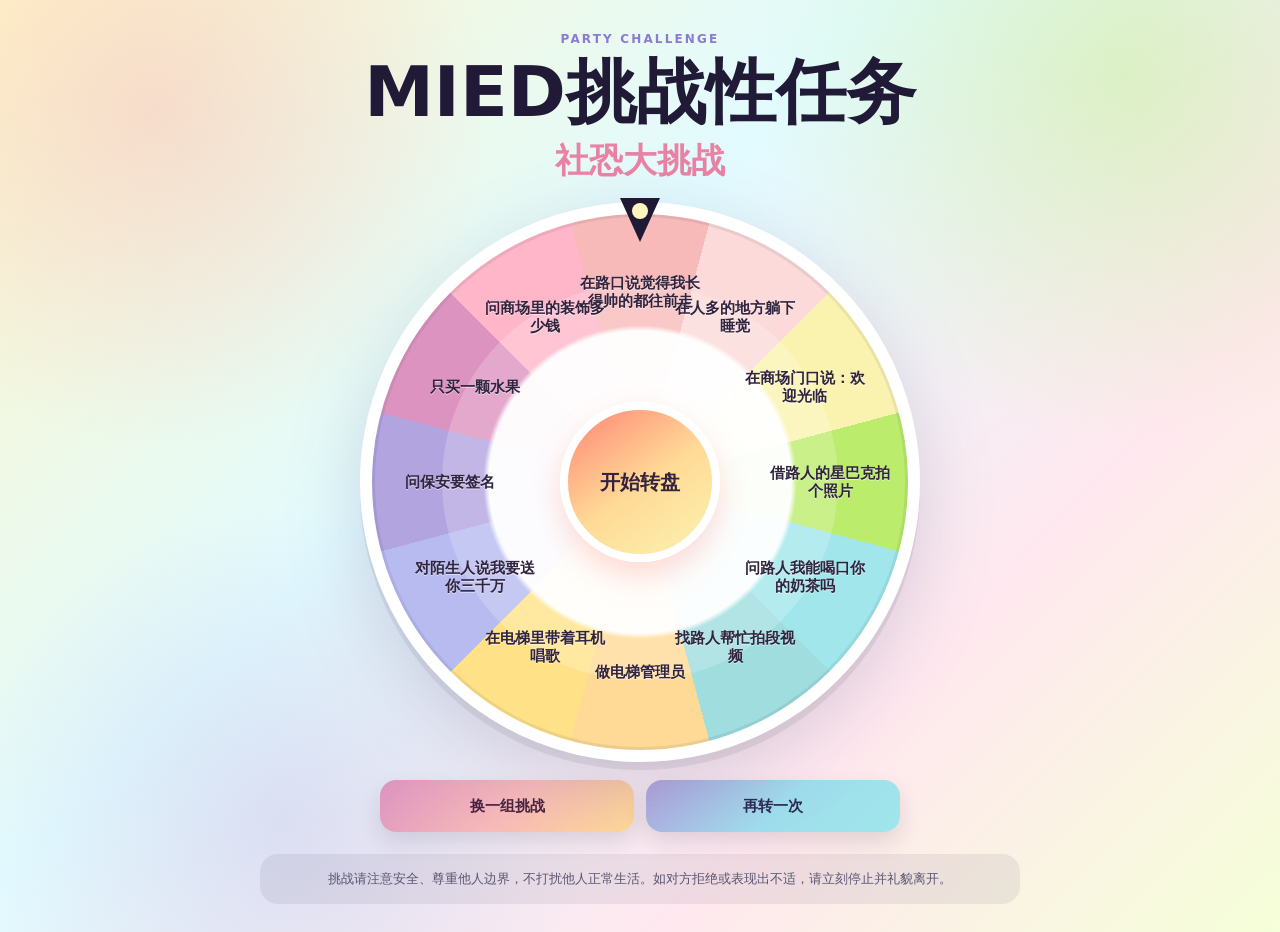
==== commit 3feb7340: "MIED社恐挑战转盘" ====
--- a/index.html
+++ b/index.html
@@ -3,101 +3,46 @@
   <head>
     <meta charset="UTF-8" />
     <meta name="viewport" content="width=device-width, initial-scale=1.0" />
-    <title>正念小森林</title>
+    <title>MIED挑战性任务</title>
     <link rel="stylesheet" href="./styles.css" />
   </head>
-  <body class="app app-home">
-    <main class="page-center brand-page">
-      <div class="home-layout">
-        <section class="brand-hero">
-          <div class="brand-hero-top">
-            <span class="brand-pill">MINDFUL FOREST</span>
-            <span class="brand-dot" aria-hidden="true"></span>
+  <body class="challenge-app">
+    <main class="challenge-page">
+      <header class="challenge-header">
+        <p class="challenge-kicker">PARTY CHALLENGE</p>
+        <h1>MIED挑战性任务</h1>
+        <p class="challenge-subtitle">社恐大挑战</p>
+      </header>
+
+      <section class="challenge-stage" aria-label="挑战转盘">
+        <div class="wheel-wrap">
+          <div class="wheel-pointer" aria-hidden="true"></div>
+
+          <div id="challenge-wheel" class="challenge-wheel" aria-live="polite">
+            <div id="wheel-labels" class="wheel-labels"></div>
           </div>
+          <button id="spin-button" class="spin-button" type="button">开始转盘</button>
+        </div>
 
-          <div class="brand-title-block text-center">
-            <p class="brand-kicker">Daily gentle practice</p>
-            <h1 class="brand-title">正念小森林</h1>
-            <p class="brand-subtitle">
-              正念是一种生活态度。<br />
-              在日常里，种下觉察
-            </p>
-          </div>
+        <div class="challenge-controls">
+          <button id="shuffle-button" class="challenge-button secondary" type="button">换一组挑战</button>
+          <button id="respin-button" class="challenge-button primary" type="button">再转一次</button>
+        </div>
+      </section>
 
-          <div class="home-action-row brand-actions">
-            <button id="draw-attitude" type="button" class="action-tile action-primary">
-              <span class="action-icon" aria-hidden="true">✦</span>
-              <span>抽卡</span>
-            </button>
-            <a href="./meditation.html" class="action-tile">
-              <span class="action-icon" aria-hidden="true">◯</span>
-              <span>冥想</span>
-            </a>
-            <a href="./forest.html" class="action-tile">
-              <span class="action-icon" aria-hidden="true">⌂</span>
-              <span>森林</span>
-            </a>
-          </div>
-        </section>
+      <section id="result-card" class="result-card" aria-live="polite" hidden>
+        <p class="result-eyebrow">🎯 你的挑战是：</p>
+        <h2 id="result-title">等待抽取</h2>
+        <div class="result-action">
+          <span>具体行动：</span>
+          <p id="result-action">点击开始转盘，抽取今天的社恐挑战。</p>
+        </div>
+      </section>
 
-        <section class="card home-card calendar-card compact-home-calendar brand-calendar">
-          <div class="stack-md">
-            <div class="calendar-heading">
-              <button class="calendar-nav" type="button" aria-label="Previous month">‹</button>
-              <div class="text-center">
-                <p class="eyebrow">Practice Calendar</p>
-                <h2 id="calendar-title" class="title-lg">April 2026</h2>
-              </div>
-              <button class="calendar-nav" type="button" aria-label="Next month">›</button>
-            </div>
-
-            <div class="calendar-weekdays" id="calendar-weekdays"></div>
-            <div class="practice-calendar compact-calendar" id="practice-calendar"></div>
-            <div id="calendar-day-detail" class="calendar-day-detail body-sm">点选有记录的日期，查看当天练习。</div>
-          </div>
-        </section>
-      </div>
+      <p class="safety-note">
+        挑战请注意安全、尊重他人边界，不打扰他人正常生活。如对方拒绝或表现出不适，请立刻停止并礼貌离开。
+      </p>
     </main>
-
-    <dialog id="attitude-dialog" class="dialog-shell">
-      <article class="card dialog-card">
-        <div id="plant-backdrop" class="dialog-cover"></div>
-        <div class="card-body stack-md">
-          <div class="stack-sm">
-            <p id="today-plant" class="eyebrow text-muted">今日植物</p>
-            <h2 id="today-attitude-name" class="title-lg">等待抽卡</h2>
-            <p id="today-attitude-line" class="body-sm">森林正在为你准备今天的态度卡。</p>
-          </div>
-
-          <div class="stack-md">
-            <div class="stack-xs">
-              <span class="eyebrow text-muted">一句介绍</span>
-              <p id="today-attitude-intro" class="body-sm">每一种正念态度，都可以在今天的生活里找到一个落点。</p>
-            </div>
-
-            <div class="stack-xs">
-              <span class="eyebrow text-muted">行动建议</span>
-              <p id="today-attitude-action" class="body-sm">抽卡后，这里会出现一个轻量、具体、可以立刻开始的小练习。</p>
-            </div>
-          </div>
-
-          <div class="stack-sm">
-            <label class="eyebrow text-muted" for="attitude-note">完成后的感受</label>
-            <textarea
-              id="attitude-note"
-              class="input-area"
-              rows="3"
-              placeholder="简单写一句：今天我注意到了什么？"
-            ></textarea>
-          </div>
-
-          <div class="button-grid">
-            <button id="complete-attitude" type="button" class="btn btn-primary">完成并记录，浇灌森林</button>
-            <button id="close-dialog" type="button" class="btn btn-secondary">收起卡片</button>
-          </div>
-        </div>
-      </article>
-    </dialog>
 
     <script src="./script.js"></script>
   </body>
--- a/styles.css
+++ b/styles.css
@@ -778,3 +778,366 @@
     min-height: 100%;
   }
 }
+
+.challenge-app {
+  min-height: 100vh;
+  background:
+    radial-gradient(circle at 12% 12%, rgba(247, 186, 185, 0.44), transparent 24%),
+    radial-gradient(circle at 88% 8%, rgba(187, 236, 108, 0.36), transparent 26%),
+    radial-gradient(circle at 22% 88%, rgba(178, 164, 222, 0.28), transparent 24%),
+    linear-gradient(135deg, #fff6c9 0%, #e2fbff 40%, #ffe8ef 72%, #f5ffd8 100%);
+  color: #252232;
+}
+
+.challenge-page {
+  width: min(100%, 1040px);
+  min-height: 100vh;
+  margin: 0 auto;
+  padding: 30px 16px 28px;
+  display: grid;
+  align-content: start;
+  gap: 22px;
+}
+
+.challenge-header {
+  text-align: center;
+}
+
+.challenge-kicker {
+  margin: 0 0 8px;
+  color: #8b7bd1;
+  font-size: 12px;
+  line-height: 18px;
+  letter-spacing: 0.18em;
+  font-weight: 800;
+}
+
+.challenge-header h1 {
+  margin: 0;
+  color: #211a37;
+  font-size: clamp(34px, 7vw, 70px);
+  line-height: 1.05;
+  font-weight: 900;
+}
+
+.challenge-subtitle {
+  margin: 10px 0 0;
+  color: #e983a5;
+  font-size: clamp(20px, 4vw, 34px);
+  line-height: 1.2;
+  font-weight: 850;
+}
+
+.challenge-stage {
+  display: grid;
+  justify-items: center;
+  gap: 18px;
+}
+
+.wheel-wrap {
+  --wheel-size: min(86vw, 560px);
+  width: var(--wheel-size);
+  height: var(--wheel-size);
+  position: relative;
+  display: grid;
+  place-items: center;
+  filter: drop-shadow(0 22px 36px rgba(70, 50, 110, 0.18));
+}
+
+.wheel-pointer {
+  position: absolute;
+  top: -4px;
+  left: 50%;
+  z-index: 4;
+  width: 0;
+  height: 0;
+  transform: translateX(-50%);
+  border-left: 20px solid transparent;
+  border-right: 20px solid transparent;
+  border-top: 44px solid #201935;
+}
+
+.wheel-pointer::after {
+  content: "";
+  position: absolute;
+  left: -8px;
+  top: -39px;
+  width: 16px;
+  height: 16px;
+  border-radius: 999px;
+  background: #fff5bf;
+}
+
+.challenge-wheel {
+  position: relative;
+  width: 100%;
+  height: 100%;
+  border: 12px solid #ffffff;
+  border-radius: 50%;
+  overflow: hidden;
+  background: var(--wheel-gradient, #ffe88f);
+  box-shadow:
+    inset 0 0 0 3px rgba(33, 26, 55, 0.08),
+    0 8px 0 rgba(33, 26, 55, 0.08);
+  transition: transform 4.2s cubic-bezier(0.13, 0.77, 0.18, 1);
+  will-change: transform;
+}
+
+.challenge-wheel::before {
+  content: "";
+  position: absolute;
+  inset: 13%;
+  z-index: 1;
+  border-radius: 50%;
+  background:
+    radial-gradient(circle, rgba(255, 255, 255, 0.96) 0 54%, rgba(255, 255, 255, 0.2) 56% 100%);
+  pointer-events: none;
+}
+
+.challenge-wheel.spinning .wheel-segment {
+  opacity: 0.86;
+}
+
+.wheel-labels {
+  position: absolute;
+  inset: 0;
+  z-index: 2;
+  border-radius: 50%;
+}
+
+.wheel-segment {
+  position: absolute;
+  top: 50%;
+  left: 50%;
+  width: min(25vw, 150px);
+  min-height: 52px;
+  display: grid;
+  place-items: center;
+  padding: 4px 9px;
+  color: #30243f;
+  font-size: clamp(10px, 2.2vw, 15px);
+  line-height: 1.22;
+  font-weight: 900;
+  text-align: center;
+  overflow-wrap: anywhere;
+  transform:
+    translate(-50%, -50%)
+    rotate(calc(var(--segment-index) * 30deg))
+    translateY(calc(var(--wheel-size) * -0.34))
+    rotate(calc(var(--segment-index) * -30deg));
+  transform-origin: center;
+  border-radius: 14px;
+  text-shadow: 0 1px 0 rgba(255, 255, 255, 0.58);
+  transition: background-color 180ms ease, color 180ms ease, transform 180ms ease;
+}
+
+.wheel-segment.winner {
+  background: rgba(255, 255, 255, 0.88);
+  color: #1636c7;
+  text-shadow: none;
+  box-shadow: 0 0 0 3px rgba(255, 220, 61, 0.9), 0 0 20px rgba(255, 220, 61, 0.62);
+}
+
+.spin-button {
+  position: absolute;
+  inset: 50% auto auto 50%;
+  z-index: 3;
+  width: min(34vw, 160px);
+  height: min(34vw, 160px);
+  min-width: 112px;
+  min-height: 112px;
+  transform: translate(-50%, -50%);
+  border: 8px solid #ffffff;
+  border-radius: 50%;
+  background: linear-gradient(145deg, #ff8575 0%, #ffda96 52%, #faf3b0 100%);
+  color: #35233d;
+  box-shadow: 0 14px 28px rgba(255, 133, 117, 0.28);
+  font: inherit;
+  font-size: clamp(14px, 3vw, 20px);
+  line-height: 1.25;
+  font-weight: 900;
+  cursor: pointer;
+  transition: transform 160ms ease, filter 160ms ease, box-shadow 160ms ease;
+}
+
+.spin-button:hover:not(:disabled),
+.challenge-button:hover:not(:disabled) {
+  filter: brightness(1.04);
+  transform: translateY(-2px);
+}
+
+.spin-button:hover:not(:disabled) {
+  transform: translate(-50%, -50%) scale(1.03);
+}
+
+.spin-button:active:not(:disabled) {
+  transform: translate(-50%, -50%) scale(0.98);
+}
+
+.spin-button:disabled,
+.challenge-button:disabled {
+  cursor: not-allowed;
+  opacity: 0.68;
+}
+
+.challenge-controls {
+  width: min(100%, 520px);
+  display: grid;
+  grid-template-columns: repeat(2, minmax(0, 1fr));
+  gap: 12px;
+}
+
+.challenge-button {
+  min-height: 52px;
+  padding: 12px 16px;
+  border: 0;
+  border-radius: 16px;
+  color: #ffffff;
+  font: inherit;
+  font-size: 15px;
+  font-weight: 850;
+  cursor: pointer;
+  box-shadow: 0 10px 22px rgba(33, 26, 55, 0.12);
+  transition: transform 160ms ease, filter 160ms ease, opacity 160ms ease;
+}
+
+.challenge-button.primary {
+  background: linear-gradient(135deg, #b2a4de, #9fddec 52%, #a0e6eb);
+  color: #2c2a52;
+}
+
+.challenge-button.secondary {
+  background: linear-gradient(135deg, #dc93bf, #f7bab9 52%, #ffda96);
+  color: #4a2442;
+}
+
+.challenge-button:active:not(:disabled) {
+  transform: translateY(1px);
+}
+
+.result-card {
+  width: min(100%, 640px);
+  margin: 0 auto;
+  padding: 22px;
+  border: 2px solid rgba(255, 255, 255, 0.86);
+  border-radius: 24px;
+  background:
+    linear-gradient(145deg, rgba(255, 246, 201, 0.92), rgba(226, 251, 255, 0.88) 45%, rgba(255, 232, 239, 0.92));
+  box-shadow: 0 18px 36px rgba(178, 164, 222, 0.18);
+}
+
+.result-card.show {
+  animation: result-pop 420ms cubic-bezier(0.21, 1.35, 0.36, 1);
+}
+
+.result-eyebrow {
+  margin: 0 0 8px;
+  color: #8b7bd1;
+  font-size: 15px;
+  line-height: 24px;
+  font-weight: 850;
+}
+
+.result-card h2 {
+  margin: 0;
+  color: #d66f96;
+  font-size: clamp(24px, 4vw, 36px);
+  line-height: 1.18;
+  font-weight: 900;
+}
+
+.result-action {
+  margin-top: 16px;
+  padding: 16px;
+  border-radius: 18px;
+  background: rgba(255, 255, 255, 0.62);
+  border: 1px solid rgba(255, 255, 255, 0.7);
+}
+
+.result-action span {
+  display: block;
+  margin-bottom: 6px;
+  color: #5d5380;
+  font-size: 14px;
+  line-height: 20px;
+  font-weight: 850;
+}
+
+.result-action p {
+  margin: 0;
+  color: #4e4860;
+  font-size: 15px;
+  line-height: 1.75;
+}
+
+.safety-note {
+  width: min(100%, 760px);
+  margin: 0 auto;
+  padding: 14px 18px;
+  border-radius: 18px;
+  background: rgba(33, 26, 55, 0.07);
+  color: #5b5671;
+  font-size: 13px;
+  line-height: 1.7;
+  text-align: center;
+}
+
+@keyframes result-pop {
+  0% {
+    opacity: 0;
+    transform: translateY(10px) scale(0.94);
+  }
+
+  68% {
+    opacity: 1;
+    transform: translateY(0) scale(1.035);
+  }
+
+  100% {
+    opacity: 1;
+    transform: translateY(0) scale(1);
+  }
+}
+
+@media (max-width: 520px) {
+  .challenge-page {
+    padding-top: 24px;
+    gap: 18px;
+  }
+
+  .wheel-wrap {
+    --wheel-size: min(94vw, 390px);
+  }
+
+  .challenge-wheel {
+    border-width: 8px;
+  }
+
+  .wheel-pointer {
+    border-left-width: 15px;
+    border-right-width: 15px;
+    border-top-width: 34px;
+  }
+
+  .wheel-pointer::after {
+    top: -30px;
+    left: -6px;
+    width: 12px;
+    height: 12px;
+  }
+
+  .wheel-segment {
+    width: 24vw;
+    min-height: 44px;
+    padding: 3px 6px;
+    transform:
+      translate(-50%, -50%)
+      rotate(calc(var(--segment-index) * 30deg))
+      translateY(calc(var(--wheel-size) * -0.35))
+      rotate(calc(var(--segment-index) * -30deg));
+  }
+
+  .challenge-controls {
+    grid-template-columns: 1fr;
+  }
+}
